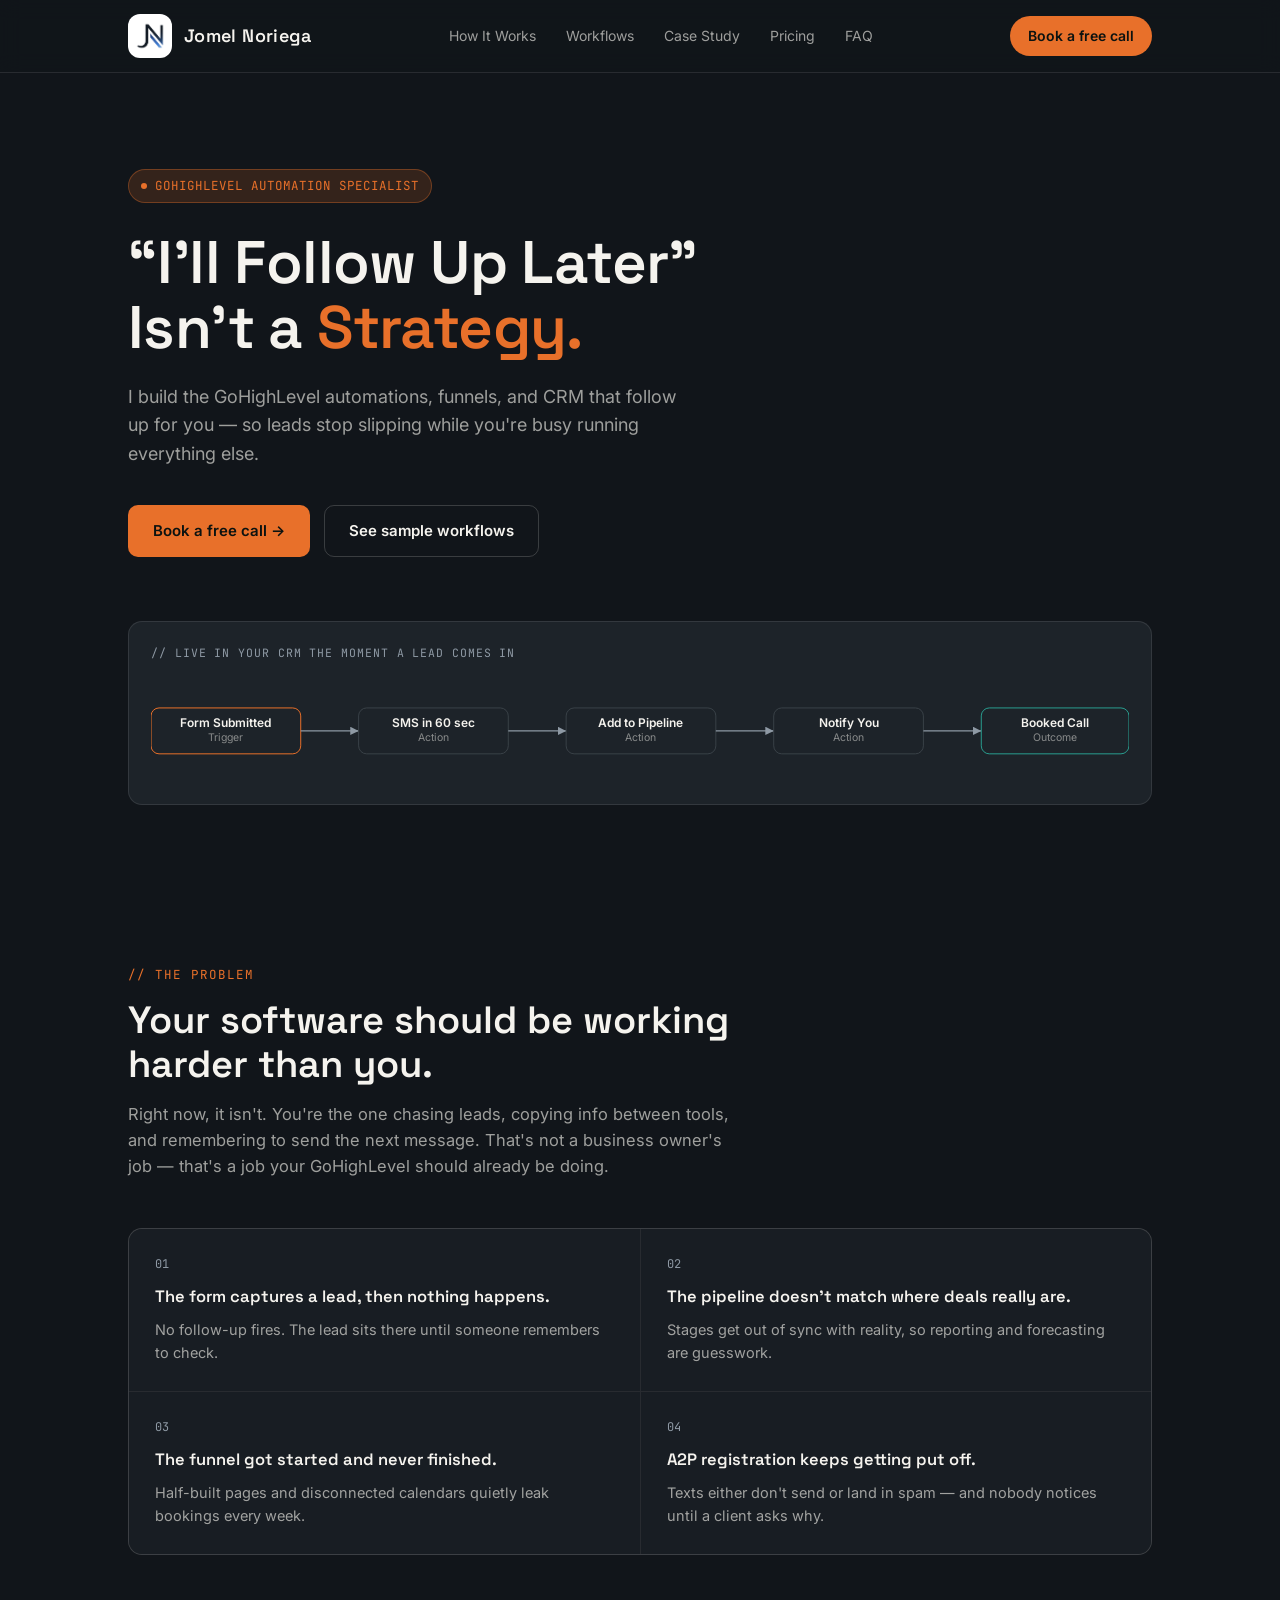
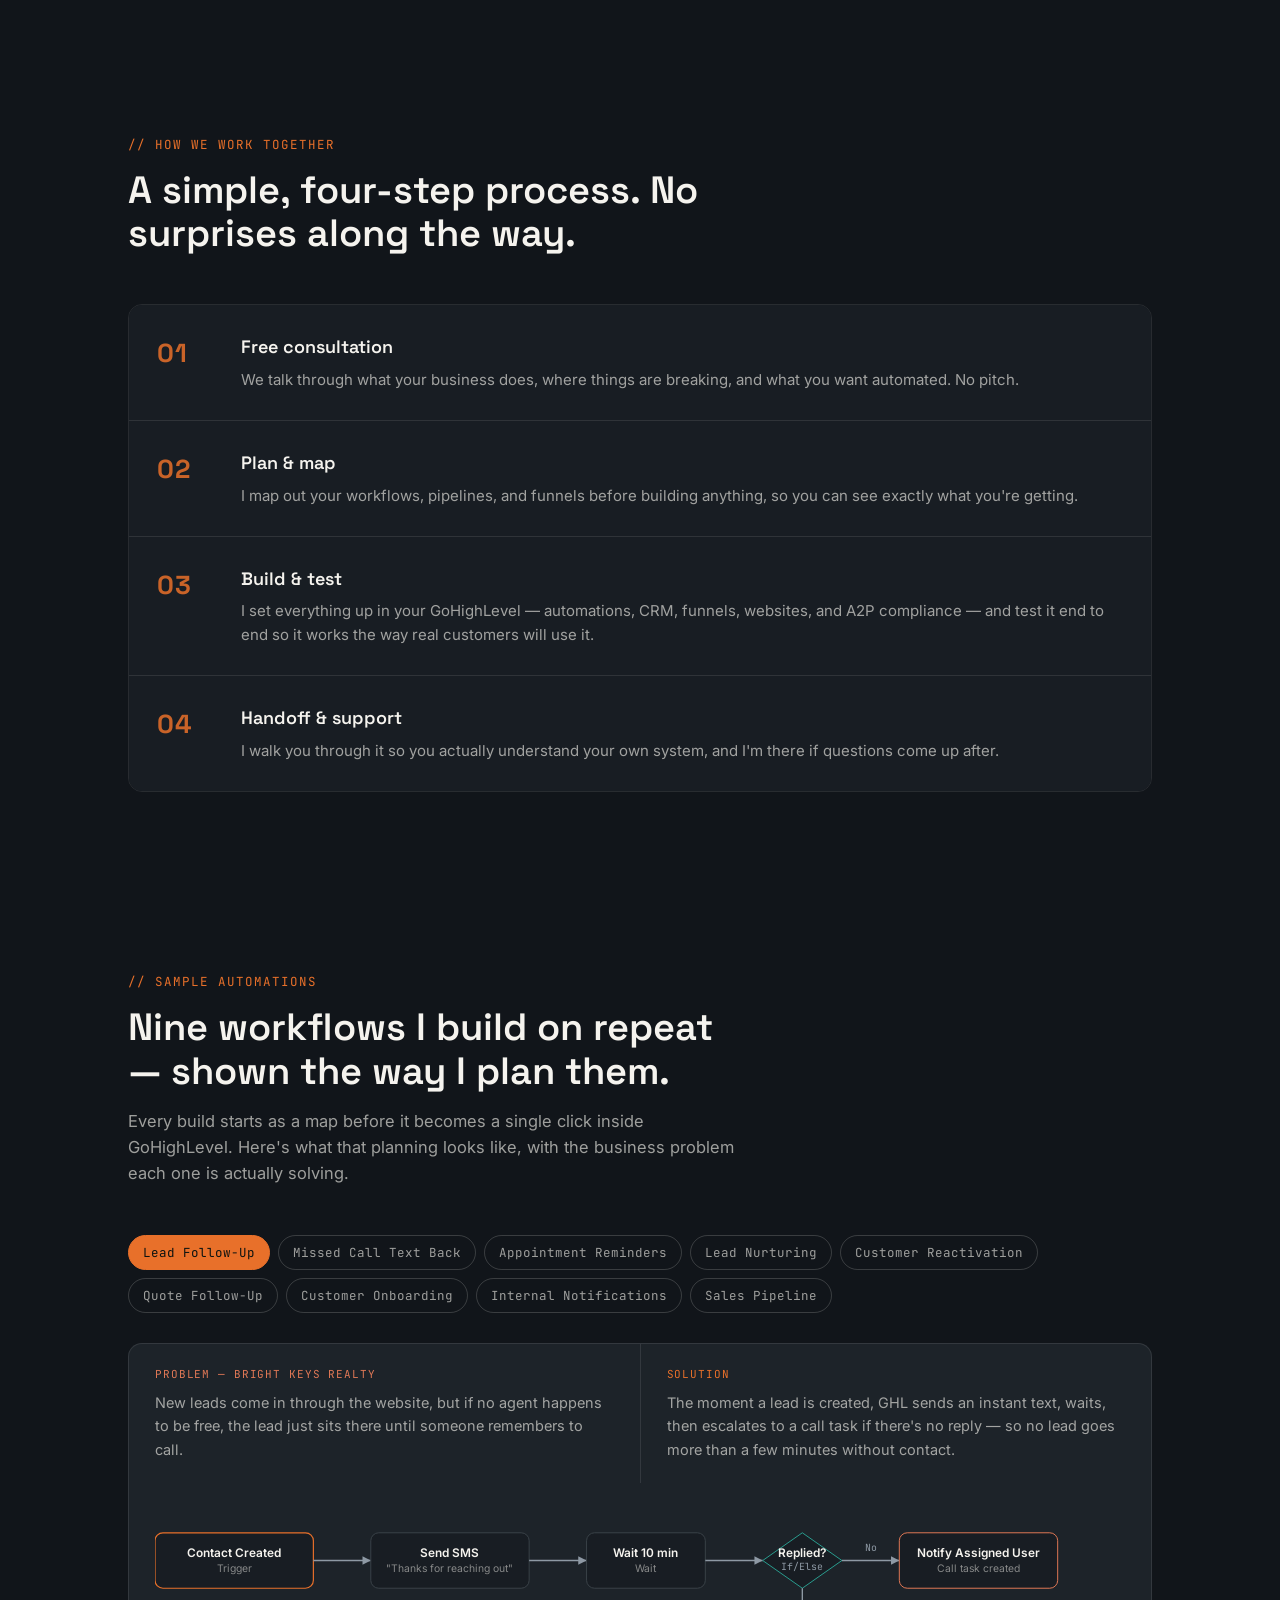
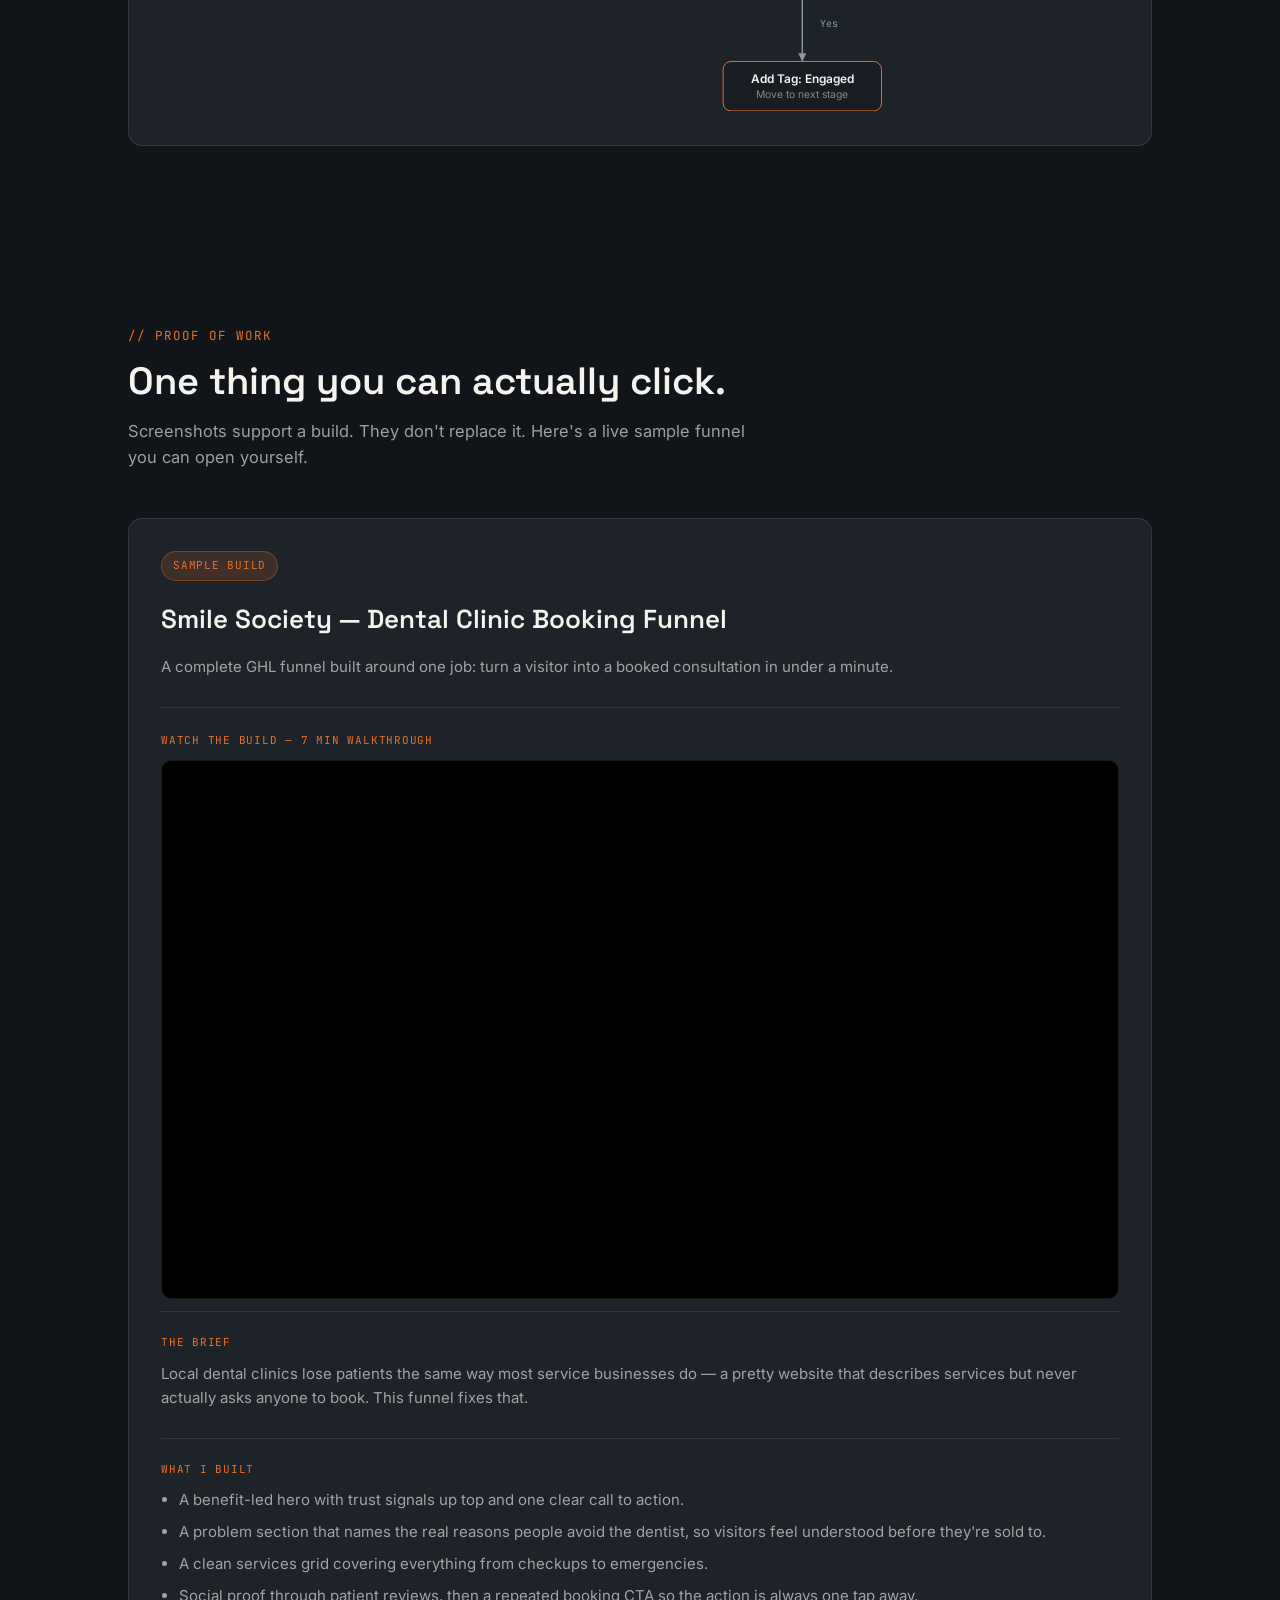
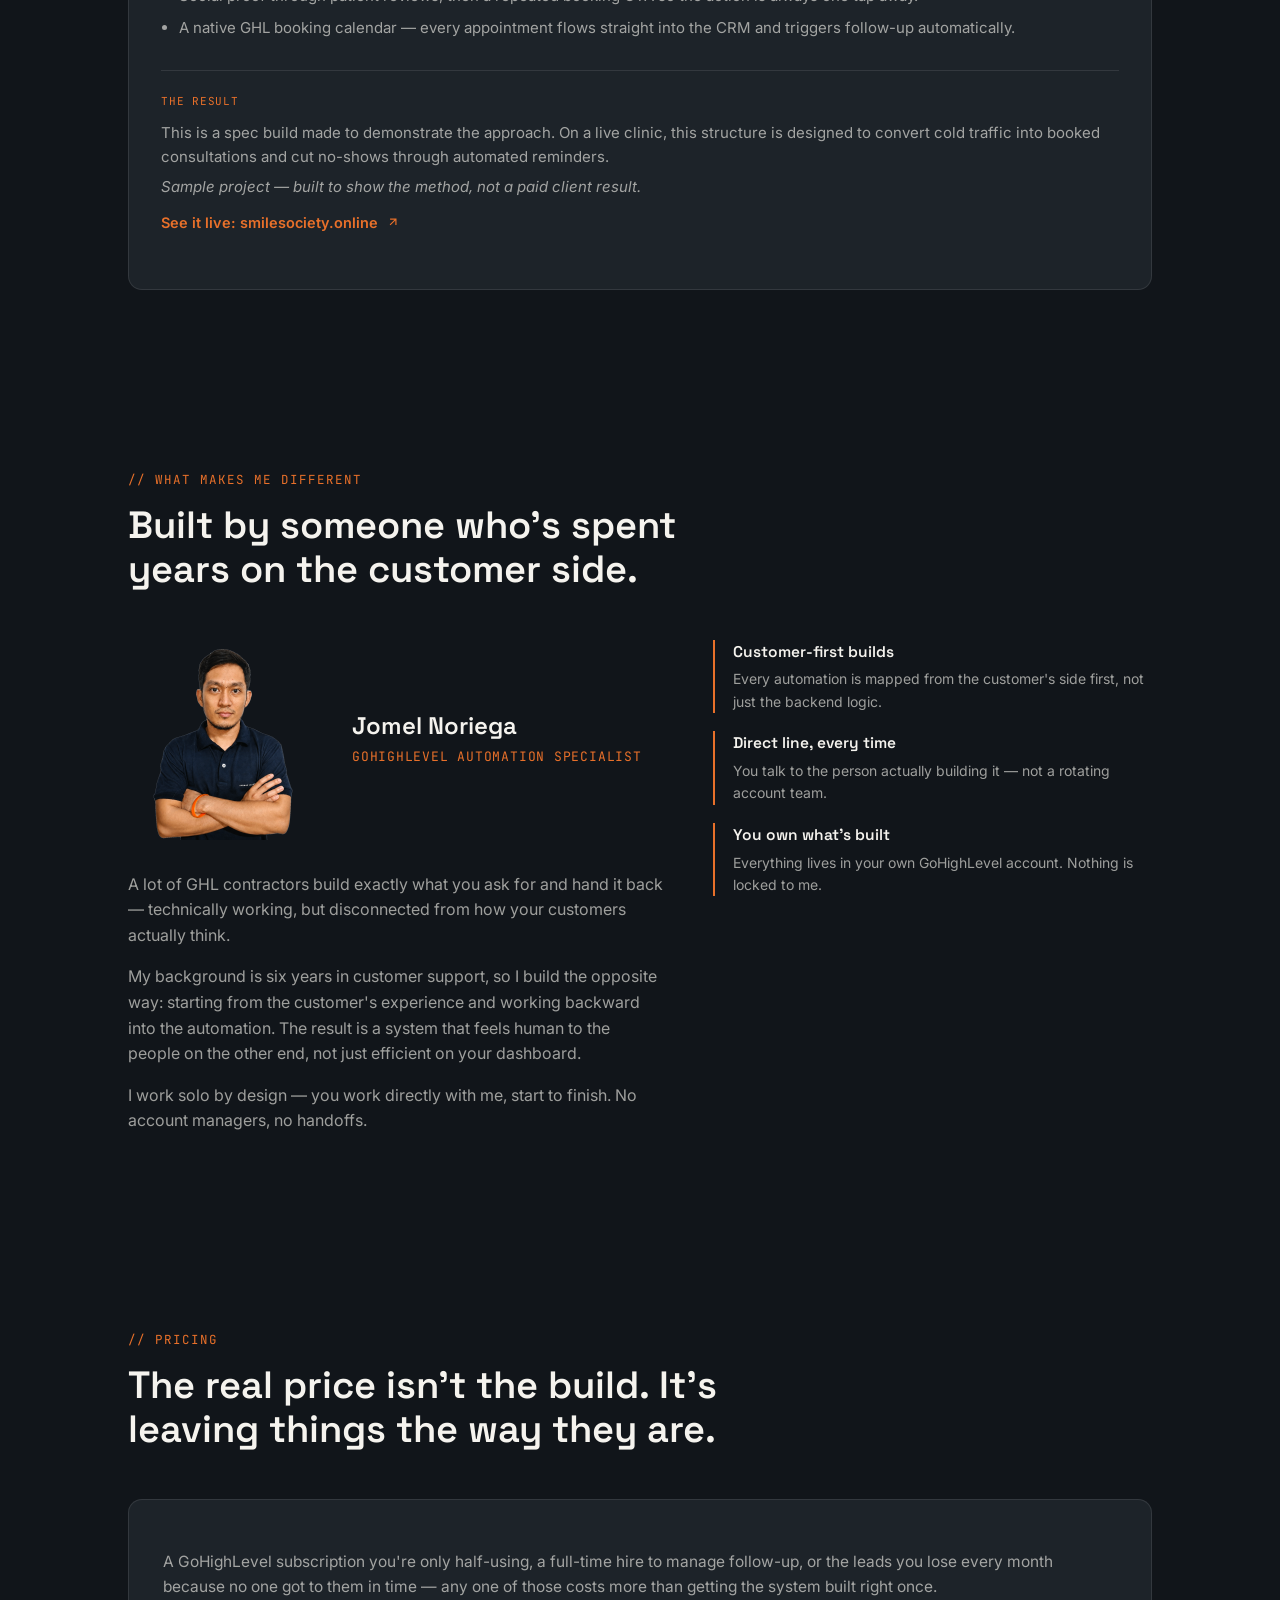
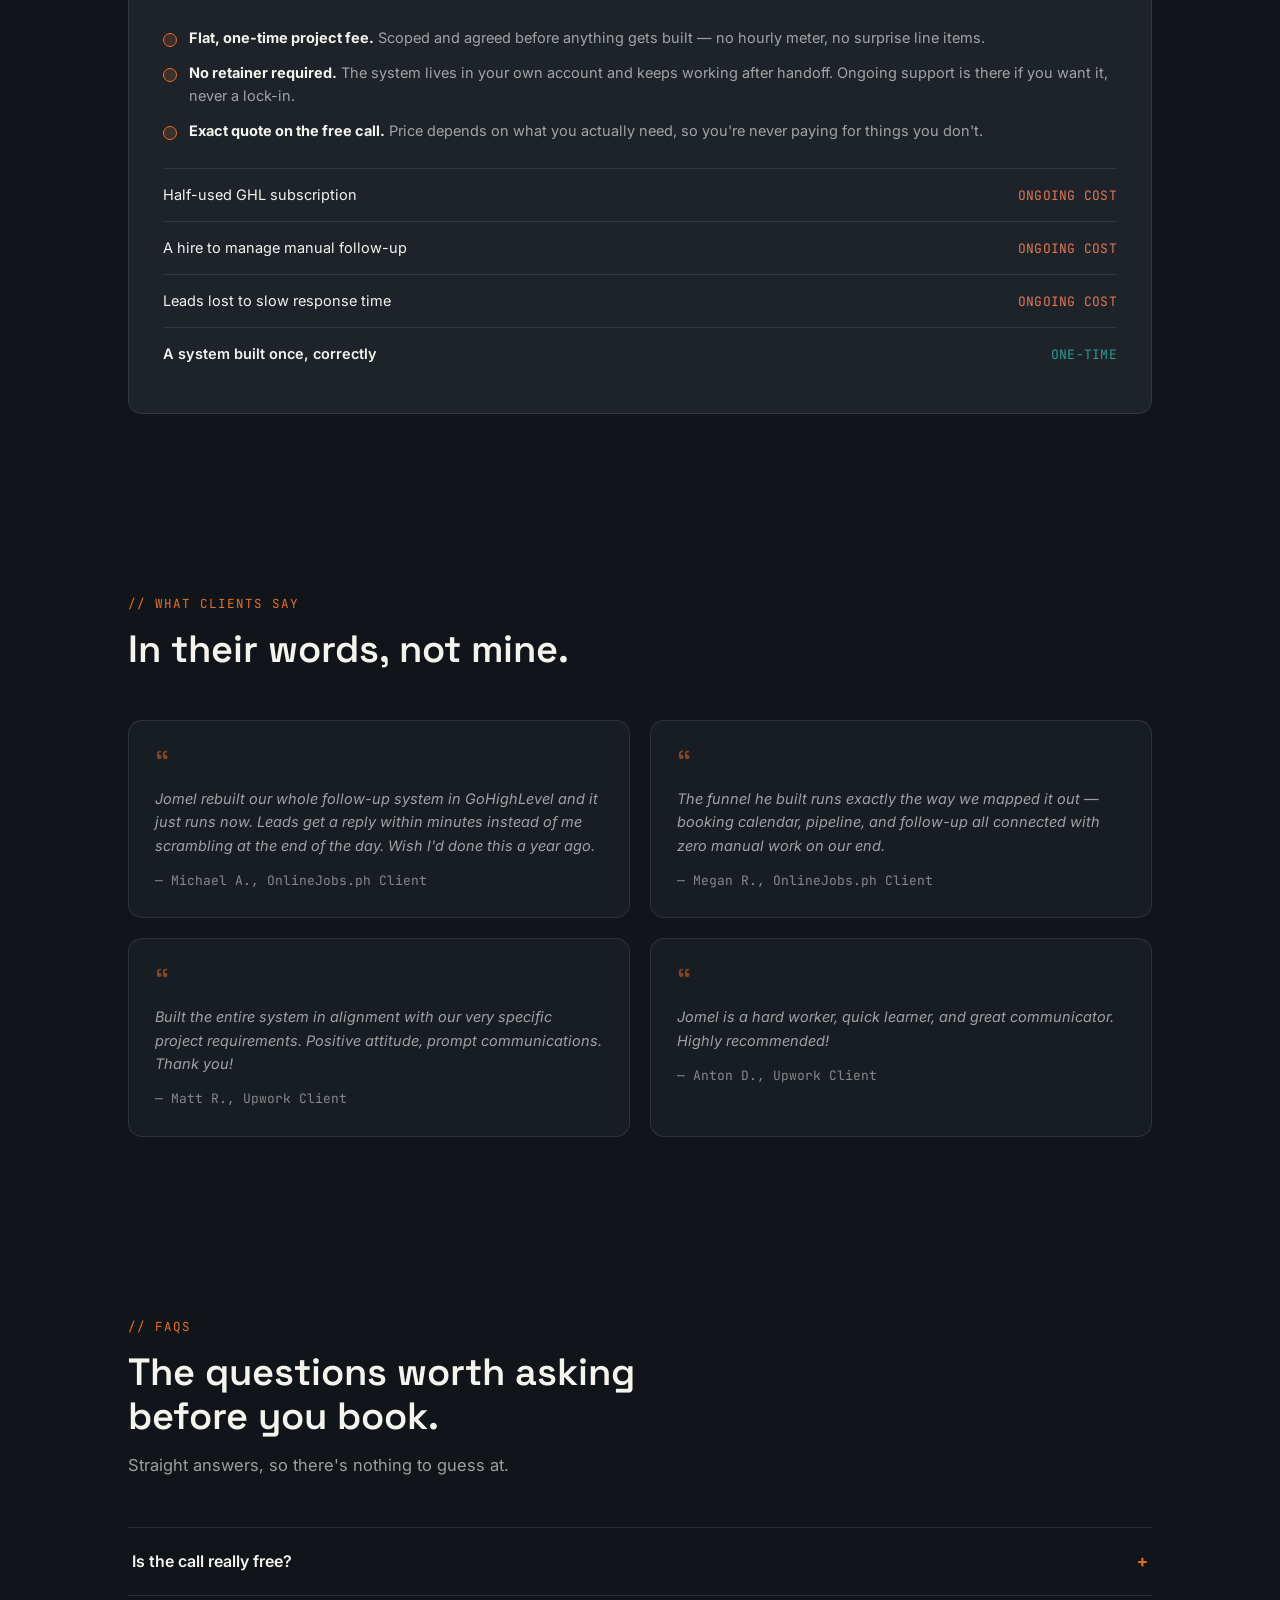
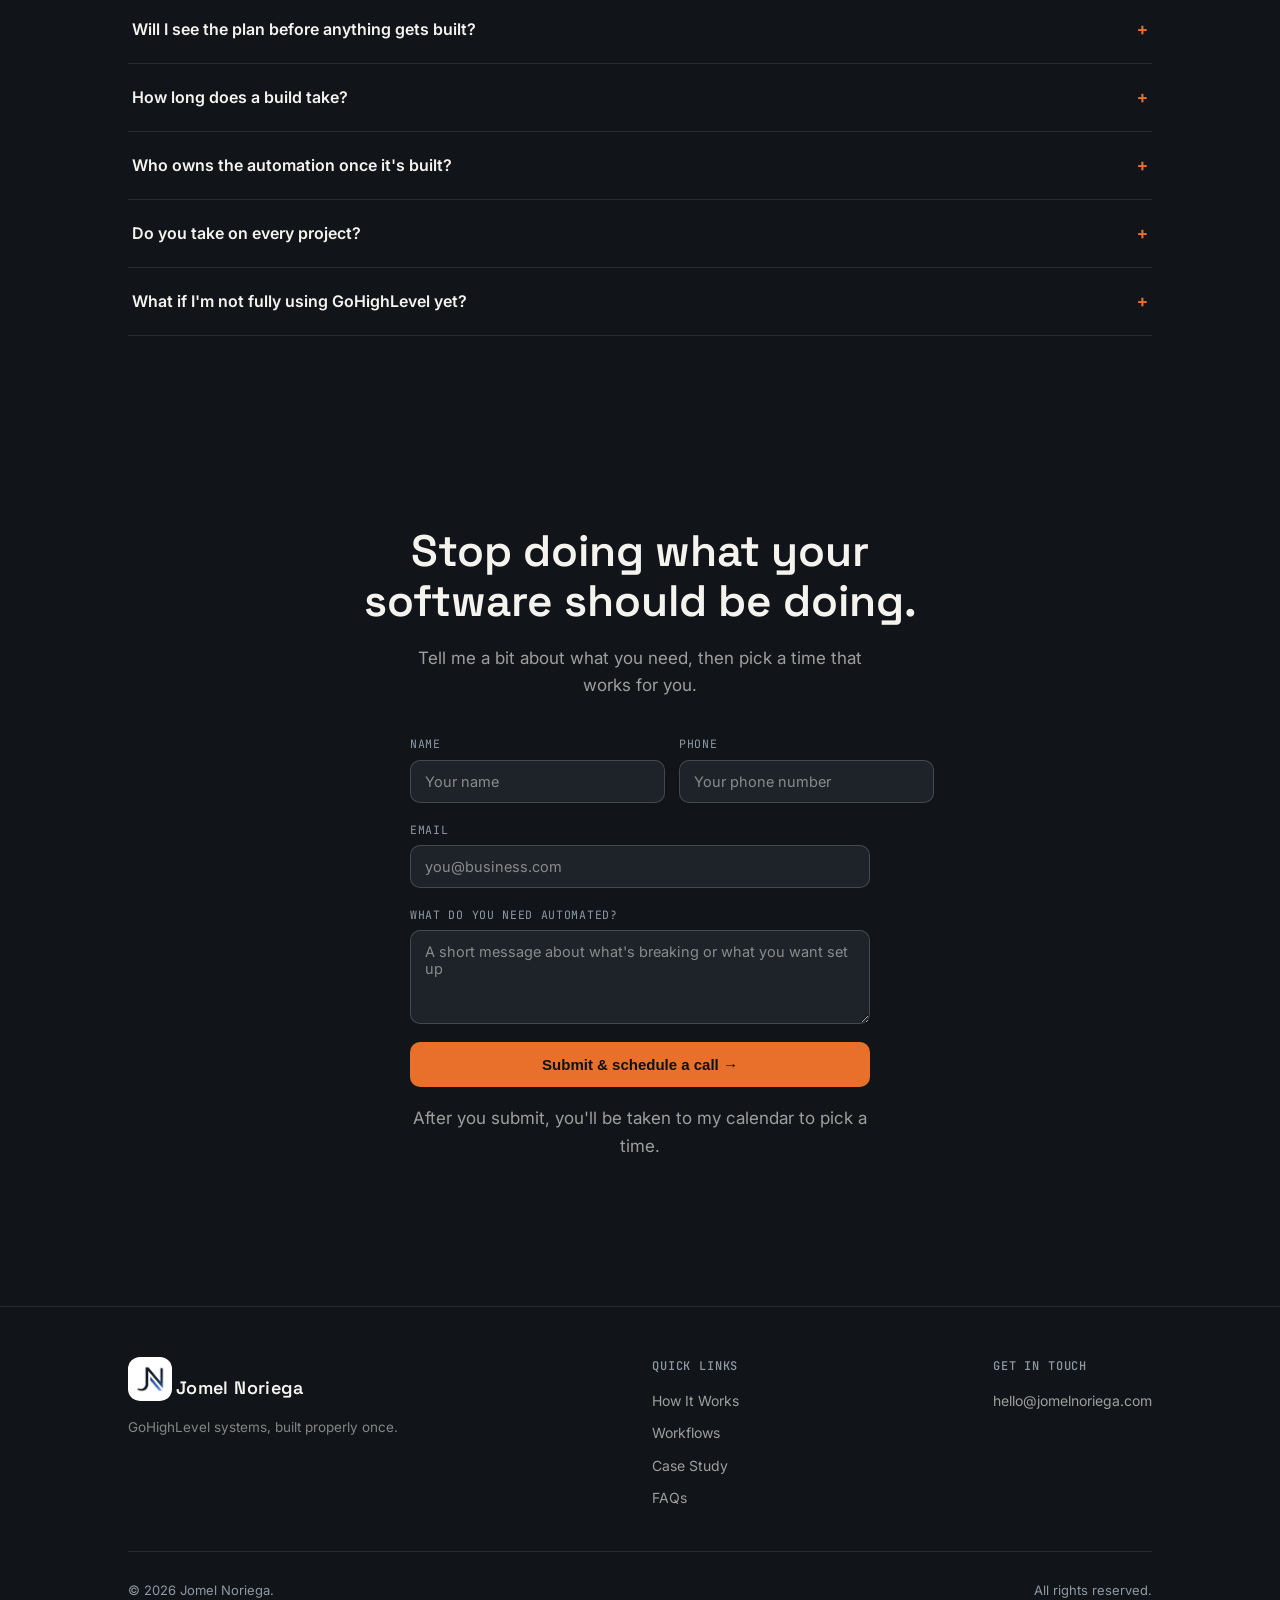
==== Updated - July4/site-build-extracted/site-build/index.html @ 7ba6f5ca "Polish portfolio: mobile nav, accessibility, and pricing clarity - Add mobile hamburger menu; header" ====
<!DOCTYPE html>
<html lang="en">
<head>
<meta charset="UTF-8">
<meta name="viewport" content="width=device-width, initial-scale=1.0">
<title>Jomel Noriega — GoHighLevel Automation Specialist</title>
<meta name="description" content="I build GoHighLevel systems that follow up with every lead automatically — funnels, pipelines, CRM, and SMS &amp; email automation for service businesses.">
<link rel="icon" type="image/png" href="favicon.png">
<link rel="canonical" href="https://jomelnoriega.com/">
<meta name="theme-color" content="#11151A">
<meta property="og:type" content="website">
<meta property="og:url" content="https://jomelnoriega.com/">
<meta property="og:title" content="Jomel Noriega — GoHighLevel Automation Specialist">
<meta property="og:description" content="I build GoHighLevel systems that follow up with every lead automatically — funnels, pipelines, CRM, and SMS &amp; email automation for service businesses.">
<meta property="og:image" content="https://jomelnoriega.com/og-image.png">
<meta name="twitter:card" content="summary_large_image">
<link rel="preconnect" href="https://fonts.googleapis.com">
<link rel="preconnect" href="https://fonts.gstatic.com" crossorigin>
<link href="https://fonts.googleapis.com/css2?family=Space+Grotesk:wght@400;500;600;700&family=Inter:wght@400;500;600;700&family=JetBrains+Mono:wght@400;500&display=swap" rel="stylesheet">
<script>document.documentElement.classList.add('js');</script>
<script type="application/ld+json">
{
  "@context": "https://schema.org",
  "@type": "ProfessionalService",
  "name": "Jomel Noriega — GoHighLevel Automation Specialist",
  "url": "https://jomelnoriega.com/",
  "image": "https://jomelnoriega.com/og-image.png",
  "email": "hello@jomelnoriega.com",
  "description": "GoHighLevel automations, funnels, pipelines, CRM, and SMS & email follow-up systems for service businesses.",
  "founder": { "@type": "Person", "name": "Jomel Noriega", "jobTitle": "GoHighLevel Automation Specialist" }
}
</script>
<style>
  :root{
    --ink:#11151A;
    --ink-soft:#181D23;
    --panel:#1D2329;
    --line: rgba(245,243,238,0.10);
    --line-strong: rgba(245,243,238,0.18);
    --paper:#F5F3EE;
    --paper-dim: rgba(245,243,238,0.62);
    --paper-faint: rgba(245,243,238,0.50);
    --accent:#E8702A;
    --accent-soft: rgba(232,112,42,0.16);
    --accent-line: rgba(232,112,42,0.35);
    --success:#2A9D8F;
    --slate:#8E99A4;
    --coral:#E07856;
    --radius: 14px;
  }
  *{box-sizing:border-box;}
  html{scroll-behavior:smooth;}
  body{
    margin:0;
    background:var(--ink);
    color:var(--paper);
    font-family:'Inter', sans-serif;
    font-size:16px;
    line-height:1.6;
    -webkit-font-smoothing:antialiased;
  }
  h1,h2,h3,h4{
    font-family:'Space Grotesk', sans-serif;
    margin:0;
    color:var(--paper);
    font-weight:600;
  }
  .mono{
    font-family:'JetBrains Mono', monospace;
    letter-spacing:0.02em;
  }
  a{color:inherit;}
  .wrap{
    max-width:1080px;
    margin:0 auto;
    padding:0 28px;
  }
  section{position:relative;}
  [id]{scroll-margin-top:96px;}

  /* Skip link / focus */
  .skip-link{
    position:absolute;
    left:16px; top:-52px;
    z-index:100;
    background:var(--accent);
    color:#0B1210;
    font-weight:600;
    font-size:14px;
    padding:10px 16px;
    border-radius:0 0 10px 10px;
    text-decoration:none;
    transition:top .15s ease;
  }
  .skip-link:focus{top:0;}
  a:focus-visible, button:focus-visible{
    outline:2px solid var(--accent);
    outline-offset:3px;
    border-radius:4px;
  }

  /* ===== Nav ===== */
  header{
    position:sticky; top:0; z-index:50;
    background:rgba(17,21,26,0.86);
    backdrop-filter:blur(10px);
    border-bottom:1px solid var(--line);
  }
  .nav{
    display:flex; align-items:center; justify-content:space-between;
    gap:16px;
    padding:14px 28px;
    max-width:1080px; margin:0 auto;
  }
  .logo{
    display:inline-flex; align-items:center; gap:12px;
    text-decoration:none;
    min-width:0;
  }
  .logo-box{
    display:inline-flex; align-items:center; justify-content:center;
    width:44px; height:44px;
    background:#FFFFFF;
    border-radius:12px;
    flex-shrink:0;
  }
  .logo-box img{width:30px; height:30px; object-fit:contain;}
  .logo-name{
    font-family:'Space Grotesk', sans-serif;
    font-weight:600; font-size:18px;
    color:var(--paper);
    letter-spacing:.02em;
    white-space:nowrap;
  }
  .navlinks{
    display:flex; gap:30px; align-items:center;
    list-style:none; margin:0; padding:0;
  }
  .navlinks a{
    text-decoration:none;
    font-size:14px;
    color:var(--paper-dim);
    transition:color .15s ease;
  }
  .navlinks a:hover{color:var(--paper);}
  .nav-right{display:flex; align-items:center; gap:12px;}
  .nav-cta{
    background:var(--accent);
    color:#0B1210 !important;
    padding:9px 18px;
    border-radius:999px;
    font-size:14px;
    font-weight:600;
    text-decoration:none;
    white-space:nowrap;
  }
  .menu-toggle{
    display:none;
    flex-direction:column; justify-content:center; align-items:center; gap:5px;
    width:42px; height:42px;
    background:none;
    border:1px solid var(--line-strong);
    border-radius:10px;
    cursor:pointer;
    padding:0;
    flex-shrink:0;
  }
  .menu-toggle .bar{
    display:block;
    width:18px; height:2px;
    background:var(--paper);
    border-radius:2px;
    transition:transform .2s ease, opacity .2s ease;
  }
  .menu-toggle[aria-expanded="true"] .bar:nth-child(1){transform:translateY(7px) rotate(45deg);}
  .menu-toggle[aria-expanded="true"] .bar:nth-child(2){opacity:0;}
  .menu-toggle[aria-expanded="true"] .bar:nth-child(3){transform:translateY(-7px) rotate(-45deg);}
  .mobile-menu{
    display:none;
    border-top:1px solid var(--line);
    background:rgba(17,21,26,0.98);
    padding:10px 28px 22px;
  }
  .mobile-menu a{
    display:block;
    padding:13px 2px;
    text-decoration:none;
    font-size:16px;
    color:var(--paper-dim);
    border-bottom:1px solid var(--line);
  }
  .mobile-menu a.mobile-menu-cta{
    margin-top:14px;
    text-align:center;
    background:var(--accent);
    color:#0B1210;
    font-weight:600;
    border-radius:999px;
    padding:12px 18px;
    border-bottom:none;
  }
  @media (max-width: 760px){
    .navlinks-list{display:none;}
    .menu-toggle{display:flex;}
    .mobile-menu.open{display:block;}
    .nav{padding:12px 20px;}
    .nav-cta{padding:8px 14px; font-size:13px;}
  }
  @media (max-width: 420px){
    .logo-name{display:none;}
  }

  /* ===== Hero ===== */
  .hero{
    padding:96px 0 70px;
    overflow:hidden;
  }
  .eyebrow{
    display:inline-flex; align-items:center; gap:8px;
    font-family:'JetBrains Mono', monospace;
    font-size:12.5px;
    color:var(--accent);
    background:var(--accent-soft);
    border:1px solid var(--accent-line);
    padding:6px 12px;
    border-radius:999px;
    margin-bottom:28px;
  }
  .eyebrow .dot{
    width:6px; height:6px; border-radius:50%;
    background:var(--accent);
    box-shadow:0 0 0 0 rgba(232,112,42,0.6);
    animation:pulse 2.2s infinite;
  }
  @keyframes pulse{
    0%{box-shadow:0 0 0 0 rgba(232,112,42,0.55);}
    70%{box-shadow:0 0 0 7px rgba(232,112,42,0);}
    100%{box-shadow:0 0 0 0 rgba(232,112,42,0);}
  }
  .hero h1{
    font-size:clamp(34px, 5.4vw, 60px);
    line-height:1.08;
    letter-spacing:-0.01em;
    max-width:780px;
  }
  .hero h1 .accent{color:var(--accent);}
  .hero .sub{
    margin-top:22px;
    font-size:18px;
    color:var(--paper-dim);
    max-width:560px;
  }
  .hero-ctas{
    display:flex; gap:14px; margin-top:36px; flex-wrap:wrap;
  }
  .btn{
    display:inline-flex; align-items:center; gap:8px;
    padding:13px 24px;
    border-radius:10px;
    font-size:15px;
    font-weight:600;
    text-decoration:none;
    transition:transform .15s ease, background .15s ease, border-color .15s ease, filter .15s ease;
    border:1px solid transparent;
    cursor:pointer;
  }
  .btn-primary{
    background:var(--accent);
    color:#0B1210;
  }
  .btn-primary:hover{transform:translateY(-1px); filter:brightness(1.06);}
  .btn-ghost{
    background:transparent;
    border-color:var(--line-strong);
    color:var(--paper);
  }
  .btn-ghost:hover{border-color:var(--accent); color:var(--accent);}

  /* hero diagram strip */
  .hero-strip{
    margin-top:64px;
    border:1px solid var(--line);
    border-radius:var(--radius);
    background:var(--panel);
    padding:22px 22px 18px;
    overflow-x:auto;
    -webkit-overflow-scrolling:touch;
  }
  .hero-strip-label{
    font-family:'JetBrains Mono', monospace;
    font-size:11.5px;
    color:var(--slate);
    text-transform:uppercase;
    letter-spacing:.08em;
    margin-bottom:14px;
  }
  .hero-strip svg{display:block; min-width:880px; width:100%;}

  /* ===== Section heads ===== */
  .section-pad{padding:90px 0;}
  .section-head{
    margin-bottom:48px;
    max-width:620px;
  }
  .section-tag{
    font-family:'JetBrains Mono', monospace;
    font-size:12.5px;
    color:var(--accent);
    text-transform:uppercase;
    letter-spacing:.08em;
    margin-bottom:14px;
    display:block;
  }
  .section-head h2{
    font-size:clamp(26px, 3.4vw, 38px);
    line-height:1.15;
  }
  .section-head p{
    margin-top:14px;
    color:var(--paper-dim);
    font-size:16.5px;
  }

  /* ===== Problem grid ===== */
  .problem-grid{
    display:grid;
    grid-template-columns:repeat(2, 1fr);
    gap:1px;
    background:var(--line);
    border:1px solid var(--line);
    border-radius:var(--radius);
    overflow:hidden;
  }
  .problem-item{
    background:var(--ink-soft);
    padding:26px 26px;
  }
  .problem-item .num{
    font-family:'JetBrains Mono', monospace;
    font-size:12px;
    color:var(--slate);
    display:block;
    margin-bottom:10px;
  }
  .problem-item h4{
    font-size:16.5px;
    margin-bottom:8px;
  }
  .problem-item p{
    color:var(--paper-dim);
    font-size:14.5px;
    margin:0;
  }
  @media (max-width: 700px){
    .problem-grid{grid-template-columns:1fr;}
  }

  /* ===== Process steps ===== */
  .steps{
    display:flex;
    flex-direction:column;
    border:1px solid var(--line);
    border-radius:var(--radius);
    overflow:hidden;
  }
  .step{
    display:grid;
    grid-template-columns:64px 1fr;
    gap:20px;
    padding:28px 28px;
    border-bottom:1px solid var(--line);
    background:var(--ink-soft);
  }
  .step:last-child{border-bottom:none;}
  .step-num{
    font-family:'Space Grotesk', sans-serif;
    font-size:26px;
    font-weight:700;
    color:var(--accent);
    opacity:0.85;
  }
  .step h4{font-size:18px; margin-bottom:6px;}
  .step p{margin:0; color:var(--paper-dim); font-size:15px;}

  /* ===== Workflow cards (diagrams) ===== */
  .workflow-tabs{
    display:flex; flex-wrap:wrap; gap:8px;
    margin-bottom:30px;
  }
  .wf-tab{
    font-family:'JetBrains Mono', monospace;
    font-size:12.5px;
    padding:8px 14px;
    border-radius:999px;
    border:1px solid var(--line-strong);
    background:transparent;
    color:var(--paper-dim);
    cursor:pointer;
    transition:all .15s ease;
  }
  .wf-tab:hover{border-color:var(--accent); color:var(--paper);}
  .wf-tab.active{
    background:var(--accent);
    border-color:var(--accent);
    color:#0B1210;
  }
  .wf-panel{display:none;}
  .wf-panel.active{display:block;}
  .wf-card{
    border:1px solid var(--line);
    border-radius:var(--radius);
    background:var(--panel);
    overflow:hidden;
  }
  .wf-meta{
    display:grid;
    grid-template-columns:1fr 1fr;
    gap:1px;
    background:var(--line);
  }
  .wf-meta-item{
    background:var(--panel);
    padding:22px 26px;
  }
  .wf-meta-item .lbl{
    font-family:'JetBrains Mono', monospace;
    font-size:11px;
    text-transform:uppercase;
    letter-spacing:.08em;
    margin-bottom:8px;
    display:block;
  }
  .wf-meta-item.problem .lbl{color:var(--coral);}
  .wf-meta-item.solution .lbl{color:var(--accent);}
  .wf-meta-item p{margin:0; font-size:14.5px; color:var(--paper-dim);}
  .wf-diagram{
    padding:30px 26px 34px;
    overflow-x:auto;
    -webkit-overflow-scrolling:touch;
  }
  .wf-diagram svg{display:block; min-width:860px; width:100%;}
  @media (max-width: 700px){
    .wf-meta{grid-template-columns:1fr;}
  }

  /* svg node styles shared */
  .nlabel{font-family:'Inter', sans-serif; font-size:12px; font-weight:600; fill:var(--paper);}
  .nsub{font-family:'Inter', sans-serif; font-size:10.5px; fill:var(--paper-faint);}
  .nflow{stroke:var(--slate); stroke-width:1.4; fill:none;}
  .ncond{font-family:'JetBrains Mono', monospace; font-size:10px; fill:var(--slate);}

  /* ===== Case study ===== */
  .case-card{
    border:1px solid var(--line);
    border-radius:var(--radius);
    background:var(--panel);
    overflow:hidden;
  }
  .case-top{
    padding:32px 32px 0;
  }
  .case-badge{
    display:inline-block;
    font-family:'JetBrains Mono', monospace;
    font-size:11px;
    text-transform:uppercase;
    letter-spacing:.07em;
    color:var(--accent);
    border:1px solid var(--accent-line);
    background:var(--accent-soft);
    padding:5px 11px;
    border-radius:999px;
    margin-bottom:18px;
  }
  .case-top h3{font-size:26px; margin-bottom:10px;}
  .case-top .tagline{color:var(--paper-dim); font-size:15px; margin-bottom:28px;}
  .case-body{
    padding:0 32px 32px;
  }
  .case-block{
    padding:22px 0;
    border-top:1px solid var(--line);
  }
  .case-block .lbl{
    font-family:'JetBrains Mono', monospace;
    font-size:11px;
    color:var(--accent);
    text-transform:uppercase;
    letter-spacing:.07em;
    display:block;
    margin-bottom:10px;
  }
  .case-block p, .case-block li{
    color:var(--paper-dim);
    font-size:15px;
    margin:0 0 6px;
  }
  .case-block ul{margin:0; padding-left:18px;}
  .case-block li{margin-bottom:8px;}
  .case-link{
    display:inline-flex; align-items:center; gap:8px;
    color:var(--accent);
    text-decoration:none;
    font-weight:600;
    font-size:14.5px;
    margin-top:6px;
  }
  .case-link svg{width:14px;height:14px;}
  .case-note{
    font-size:13px;
    color:var(--slate);
    font-style:italic;
  }
  .case-video{
    margin:0 32px 8px;
    padding:24px 0 4px;
    border-top:1px solid var(--line);
  }
  .case-video .video-frame{
    position:relative;
    width:100%;
    aspect-ratio:16/9;
    border-radius:10px;
    overflow:hidden;
    background:#000;
    border:1px solid var(--line);
  }
  .case-video .video-frame iframe{
    position:absolute;
    inset:0;
    width:100%;
    height:100%;
    border:0;
  }
  .case-video .lbl{
    font-family:'JetBrains Mono', monospace;
    font-size:11px;
    color:var(--accent);
    text-transform:uppercase;
    letter-spacing:.07em;
    display:block;
    margin-bottom:10px;
  }

  /* ===== Pricing/cost ===== */
  .cost-card{
    border:1px solid var(--line);
    border-radius:var(--radius);
    background:var(--panel);
    padding:34px 34px;
  }
  .cost-card p{color:var(--paper-dim); font-size:15.5px;}
  .price-points{
    list-style:none;
    margin:26px 0 0;
    padding:0;
    display:grid;
    gap:12px;
  }
  .price-points li{
    position:relative;
    padding-left:26px;
    color:var(--paper-dim);
    font-size:14.5px;
  }
  .price-points li::before{
    content:"";
    position:absolute;
    left:0; top:7px;
    width:12px; height:12px;
    border-radius:50%;
    background:var(--accent-soft);
    border:1px solid var(--accent);
  }
  .price-points strong{color:var(--paper);}
  .cost-list{
    margin-top:26px;
  }
  .cost-row{
    display:flex; justify-content:space-between; align-items:baseline;
    gap:16px;
    padding:14px 0;
    border-top:1px solid var(--line);
    font-size:14.5px;
  }
  .cost-row .item{color:var(--paper);}
  .cost-row .price{color:var(--coral); font-family:'JetBrains Mono', monospace; font-size:13px; white-space:nowrap;}
  .cost-row.win .item{font-weight:600;}
  .cost-row.win .price{color:var(--success);}

  /* ===== Why different ===== */
  .diff-grid{
    display:grid;
    grid-template-columns:1.1fr 0.9fr;
    gap:48px;
    align-items:start;
  }
  .diff-grid p{color:var(--paper-dim); font-size:16px; margin-bottom:16px;}
  .bio-head{
    display:flex; align-items:center; gap:24px;
    margin-bottom:32px;
  }
  .headshot{
    width:200px; height:200px;
    object-fit:cover;
    border-radius:16px;
    flex-shrink:0;
  }
  .bio-name{
    font-family:'Space Grotesk', sans-serif;
    font-weight:600; font-size:24px;
    color:var(--paper);
    line-height:1.2;
  }
  .bio-role{
    font-family:'JetBrains Mono', monospace;
    font-size:13px;
    color:var(--accent);
    text-transform:uppercase;
    letter-spacing:.06em;
    margin-top:6px;
  }
  .diff-points{
    display:flex; flex-direction:column; gap:18px;
  }
  .diff-point{
    border-left:2px solid var(--accent);
    padding-left:18px;
  }
  .diff-point h4{font-size:15.5px; margin-bottom:4px;}
  .diff-point p{font-size:14px; margin:0; color:var(--paper-dim);}
  @media (max-width: 760px){
    .diff-grid{grid-template-columns:1fr;}
  }
  @media (max-width: 560px){
    .bio-head{flex-direction:column; align-items:flex-start;}
    .headshot{width:160px; height:160px;}
  }

  /* ===== Testimonials ===== */
  .testi-grid{
    display:grid;
    grid-template-columns:1fr 1fr;
    gap:20px;
  }
  .testi{
    border:1px solid var(--line);
    border-radius:var(--radius);
    background:var(--ink-soft);
    padding:26px;
  }
  .testi .quote-mark{
    font-family:'Space Grotesk', sans-serif;
    font-size:34px;
    color:var(--accent);
    opacity:0.5;
    line-height:1;
    display:block;
    margin-bottom:6px;
  }
  .testi p{color:var(--paper-dim); font-size:14.5px; margin:0 0 14px; font-style:italic;}
  .testi .who{font-size:13px; color:var(--paper-faint); font-family:'JetBrains Mono', monospace;}
  @media (max-width: 700px){
    .testi-grid{grid-template-columns:1fr;}
  }

  /* ===== FAQ ===== */
  .faq-list{border-top:1px solid var(--line);}
  .faq-item{border-bottom:1px solid var(--line);}
  .faq-q{
    display:flex; justify-content:space-between; align-items:center;
    padding:22px 4px;
    cursor:pointer;
    font-weight:600;
    font-size:16px;
    background:none;
    border:none;
    color:var(--paper);
    width:100%;
    text-align:left;
    font-family:'Inter', sans-serif;
  }
  .faq-q .plus{
    font-family:'JetBrains Mono', monospace;
    color:var(--accent);
    font-size:18px;
    transition:transform .2s ease;
    flex-shrink:0;
    margin-left:16px;
  }
  .faq-item.open .plus{transform:rotate(45deg);}
  .faq-a{
    max-height:0;
    overflow:hidden;
    transition:max-height .25s ease;
  }
  .faq-a-inner{
    padding:0 4px 22px;
    color:var(--paper-dim);
    font-size:14.5px;
  }

  /* ===== Final CTA ===== */
  .final-cta{
    text-align:center;
    padding:100px 0 110px;
  }
  .final-cta h2{
    font-size:clamp(28px, 4.4vw, 44px);
    max-width:640px;
    margin:0 auto 18px;
    line-height:1.15;
  }
  .final-cta h2:focus{outline:none;}
  .final-cta p{
    color:var(--paper-dim);
    font-size:17px;
    max-width:480px;
    margin:0 auto 36px;
  }
  .contact-step-hidden{display:none;}
  .contact-form{
    max-width:460px;
    margin:0 auto;
    text-align:left;
    display:flex;
    flex-direction:column;
    gap:18px;
  }
  .form-row{
    display:grid;
    grid-template-columns:1fr 1fr;
    gap:14px;
  }
  .form-field{
    display:flex;
    flex-direction:column;
    gap:6px;
  }
  .form-field label{
    font-family:'JetBrains Mono', monospace;
    font-size:11.5px;
    text-transform:uppercase;
    letter-spacing:.06em;
    color:var(--slate);
  }
  .form-field input,
  .form-field textarea{
    background:var(--panel);
    border:1px solid var(--line-strong);
    border-radius:10px;
    padding:12px 14px;
    color:var(--paper);
    font-family:'Inter', sans-serif;
    font-size:14.5px;
    resize:vertical;
  }
  .form-field input::placeholder,
  .form-field textarea::placeholder{
    color:var(--paper-faint);
  }
  .form-field input:focus,
  .form-field textarea:focus{
    outline:none;
    border-color:var(--accent);
  }
  .form-note{
    font-size:13px;
    color:var(--slate);
    text-align:center;
    margin:6px auto 0;
  }
  .form-error{
    display:none;
    background:rgba(224,120,86,0.12);
    border:1px solid rgba(224,120,86,0.4);
    color:var(--paper);
    font-size:14px;
    border-radius:10px;
    padding:12px 14px;
    margin:0;
  }
  .form-error.visible{display:block;}
  .form-error a{color:var(--coral);}
  .submit-btn{width:100%; justify-content:center;}
  .hp-field{
    position:absolute !important;
    left:-9999px !important;
    width:1px; height:1px;
    overflow:hidden;
  }
  @media (max-width: 560px){
    .form-row{grid-template-columns:1fr;}
  }

  /* ===== Footer ===== */
  footer{
    border-top:1px solid var(--line);
    padding:50px 0 36px;
  }
  .footer-grid{
    display:flex; justify-content:space-between; flex-wrap:wrap; gap:32px;
    margin-bottom:32px;
  }
  .footer-brand{max-width:280px;}
  .footer-brand .logo{margin-bottom:14px;}
  .footer-brand p{color:var(--paper-faint); font-size:13.5px; margin:6px 0 0;}
  .footer-h{
    font-family:'JetBrains Mono', monospace;
    font-size:12px;
    font-weight:500;
    text-transform:uppercase;
    letter-spacing:.07em;
    color:var(--slate);
    margin:0 0 14px;
  }
  .footer-col a{
    display:block;
    color:var(--paper-dim);
    text-decoration:none;
    font-size:14px;
    margin-bottom:10px;
  }
  .footer-col a:hover{color:var(--accent);}
  .footer-bottom{
    display:flex; justify-content:space-between; align-items:center;
    flex-wrap:wrap; gap:14px;
    padding-top:28px;
    border-top:1px solid var(--line);
    font-size:13px;
    color:var(--slate);
  }

  /* reveal on scroll — only hidden when JS is available to reveal it */
  .js .reveal{
    opacity:0;
    transform:translateY(16px);
    transition:opacity .6s ease, transform .6s ease;
  }
  .js .reveal.in{opacity:1; transform:translateY(0);}

  @media (prefers-reduced-motion: reduce){
    html{scroll-behavior:auto;}
    .js .reveal{opacity:1; transform:none; transition:none;}
    .eyebrow .dot{animation:none;}
    .menu-toggle .bar{transition:none;}
  }
</style>
</head>
<body>

<a class="skip-link" href="#main">Skip to content</a>

<header>
  <nav class="nav" aria-label="Main">
    <a href="#top" class="logo">
      <span class="logo-box"><img src="jn-monogram.png" alt="" width="30" height="30"></span>
      <span class="logo-name">Jomel Noriega</span>
    </a>
    <ul class="navlinks navlinks-list">
      <li><a href="#how-it-works">How It Works</a></li>
      <li><a href="#workflows">Workflows</a></li>
      <li><a href="#case-study">Case Study</a></li>
      <li><a href="#pricing">Pricing</a></li>
      <li><a href="#faq">FAQ</a></li>
    </ul>
    <div class="nav-right">
      <a href="#contact" class="nav-cta">Book a free call</a>
      <button class="menu-toggle" id="menuToggle" aria-expanded="false" aria-controls="mobileMenu" aria-label="Open menu">
        <span class="bar"></span><span class="bar"></span><span class="bar"></span>
      </button>
    </div>
  </nav>
  <div id="mobileMenu" class="mobile-menu">
    <a href="#how-it-works">How It Works</a>
    <a href="#workflows">Workflows</a>
    <a href="#case-study">Case Study</a>
    <a href="#pricing">Pricing</a>
    <a href="#faq">FAQ</a>
    <a href="#contact" class="mobile-menu-cta">Book a free call</a>
  </div>
</header>

<main id="main">
  <span id="top"></span>

  <!-- ============ HERO ============ -->
  <section class="hero">
    <div class="wrap">
      <span class="eyebrow"><span class="dot" aria-hidden="true"></span> GOHIGHLEVEL AUTOMATION SPECIALIST</span>
      <h1>&ldquo;I&rsquo;ll Follow Up Later&rdquo;<br>Isn&rsquo;t a <span class="accent">Strategy.</span></h1>
      <p class="sub">I build the GoHighLevel automations, funnels, and CRM that follow up for you — so leads stop slipping while you're busy running everything else.</p>
      <div class="hero-ctas">
        <a href="#contact" class="btn btn-primary">Book a free call →</a>
        <a href="#workflows" class="btn btn-ghost">See sample workflows</a>
      </div>

      <div class="hero-strip">
        <div class="hero-strip-label">// live in your CRM the moment a lead comes in</div>
        <svg viewBox="0 0 980 110" xmlns="http://www.w3.org/2000/svg" role="img" aria-label="Automation flow: a form submission triggers an SMS within 60 seconds, adds the lead to a pipeline, notifies you, and ends in a booked call.">
          <defs>
            <marker id="arrM" markerWidth="8" markerHeight="8" refX="6" refY="3" orient="auto">
              <path d="M0,0 L6,3 L0,6 Z" fill="#8E99A4"/>
            </marker>
          </defs>
          <g>
            <rect x="0" y="32" width="150" height="46" rx="8" fill="#1D2329" stroke="#E8702A" stroke-width="1"/>
            <text x="75" y="51" text-anchor="middle" class="nlabel">Form Submitted</text>
            <text x="75" y="65" text-anchor="middle" class="nsub">Trigger</text>
          </g>
          <line x1="150" y1="55" x2="208" y2="55" class="nflow" marker-end="url(#arrM)"/>
          <g>
            <rect x="208" y="32" width="150" height="46" rx="8" fill="#1D2329" stroke="#3a4248" stroke-width="1"/>
            <text x="283" y="51" text-anchor="middle" class="nlabel">SMS in 60 sec</text>
            <text x="283" y="65" text-anchor="middle" class="nsub">Action</text>
          </g>
          <line x1="358" y1="55" x2="416" y2="55" class="nflow" marker-end="url(#arrM)"/>
          <g>
            <rect x="416" y="32" width="150" height="46" rx="8" fill="#1D2329" stroke="#3a4248" stroke-width="1"/>
            <text x="491" y="51" text-anchor="middle" class="nlabel">Add to Pipeline</text>
            <text x="491" y="65" text-anchor="middle" class="nsub">Action</text>
          </g>
          <line x1="566" y1="55" x2="624" y2="55" class="nflow" marker-end="url(#arrM)"/>
          <g>
            <rect x="624" y="32" width="150" height="46" rx="8" fill="#1D2329" stroke="#3a4248" stroke-width="1"/>
            <text x="699" y="51" text-anchor="middle" class="nlabel">Notify You</text>
            <text x="699" y="65" text-anchor="middle" class="nsub">Action</text>
          </g>
          <line x1="774" y1="55" x2="832" y2="55" class="nflow" marker-end="url(#arrM)"/>
          <g>
            <rect x="832" y="32" width="148" height="46" rx="8" fill="#1D2329" stroke="#2A9D8F" stroke-width="1"/>
            <text x="906" y="51" text-anchor="middle" class="nlabel">Booked Call</text>
            <text x="906" y="65" text-anchor="middle" class="nsub">Outcome</text>
          </g>
        </svg>
      </div>
    </div>
  </section>

  <!-- ============ PROBLEM ============ -->
  <section class="section-pad" id="problem">
    <div class="wrap reveal">
      <div class="section-head">
        <span class="section-tag">// the problem</span>
        <h2>Your software should be working harder than you.</h2>
        <p>Right now, it isn't. You're the one chasing leads, copying info between tools, and remembering to send the next message. That's not a business owner's job — that's a job your GoHighLevel should already be doing.</p>
      </div>
      <div class="problem-grid">
        <div class="problem-item">
          <span class="num mono">01</span>
          <h4>The form captures a lead, then nothing happens.</h4>
          <p>No follow-up fires. The lead sits there until someone remembers to check.</p>
        </div>
        <div class="problem-item">
          <span class="num mono">02</span>
          <h4>The pipeline doesn't match where deals really are.</h4>
          <p>Stages get out of sync with reality, so reporting and forecasting are guesswork.</p>
        </div>
        <div class="problem-item">
          <span class="num mono">03</span>
          <h4>The funnel got started and never finished.</h4>
          <p>Half-built pages and disconnected calendars quietly leak bookings every week.</p>
        </div>
        <div class="problem-item">
          <span class="num mono">04</span>
          <h4>A2P registration keeps getting put off.</h4>
          <p>Texts either don't send or land in spam — and nobody notices until a client asks why.</p>
        </div>
      </div>
    </div>
  </section>

  <!-- ============ HOW IT WORKS ============ -->
  <section class="section-pad" id="how-it-works">
    <div class="wrap reveal">
      <div class="section-head">
        <span class="section-tag">// how we work together</span>
        <h2>A simple, four-step process. No surprises along the way.</h2>
      </div>
      <div class="steps">
        <div class="step">
          <span class="step-num mono">01</span>
          <div>
            <h4>Free consultation</h4>
            <p>We talk through what your business does, where things are breaking, and what you want automated. No pitch.</p>
          </div>
        </div>
        <div class="step">
          <span class="step-num mono">02</span>
          <div>
            <h4>Plan &amp; map</h4>
            <p>I map out your workflows, pipelines, and funnels before building anything, so you can see exactly what you're getting.</p>
          </div>
        </div>
        <div class="step">
          <span class="step-num mono">03</span>
          <div>
            <h4>Build &amp; test</h4>
            <p>I set everything up in your GoHighLevel — automations, CRM, funnels, websites, and A2P compliance — and test it end to end so it works the way real customers will use it.</p>
          </div>
        </div>
        <div class="step">
          <span class="step-num mono">04</span>
          <div>
            <h4>Handoff &amp; support</h4>
            <p>I walk you through it so you actually understand your own system, and I'm there if questions come up after.</p>
          </div>
        </div>
      </div>
    </div>
  </section>

  <!-- ============ WORKFLOWS (diagrams) ============ -->
  <section class="section-pad" id="workflows">
    <div class="wrap reveal">
      <div class="section-head">
        <span class="section-tag">// sample automations</span>
        <h2>Nine workflows I build on repeat — shown the way I plan them.</h2>
        <p>Every build starts as a map before it becomes a single click inside GoHighLevel. Here's what that planning looks like, with the business problem each one is actually solving.</p>
      </div>

      <div class="workflow-tabs" id="wfTabs" role="tablist" aria-label="Sample workflows"></div>
      <div id="wfPanels"></div>
    </div>
  </section>

  <!-- ============ CASE STUDY ============ -->
  <section class="section-pad" id="case-study">
    <div class="wrap reveal">
      <div class="section-head">
        <span class="section-tag">// proof of work</span>
        <h2>One thing you can actually click.</h2>
        <p>Screenshots support a build. They don't replace it. Here's a live sample funnel you can open yourself.</p>
      </div>

      <div class="case-card">
        <div class="case-top">
          <span class="case-badge">Sample build</span>
          <h3>Smile Society — Dental Clinic Booking Funnel</h3>
          <p class="tagline">A complete GHL funnel built around one job: turn a visitor into a booked consultation in under a minute.</p>
        </div>
        <div class="case-video">
          <span class="lbl">Watch the build — 7 min walkthrough</span>
          <div class="video-frame">
            <iframe src="https://kommodo.ai/embed/recordings/WyqJYkCjrR0eNayOib9e" loading="lazy" allow="autoplay; fullscreen; picture-in-picture" allowfullscreen title="Smile Society funnel walkthrough"></iframe>
          </div>
        </div>
        <div class="case-body">
          <div class="case-block">
            <span class="lbl">The brief</span>
            <p>Local dental clinics lose patients the same way most service businesses do — a pretty website that describes services but never actually asks anyone to book. This funnel fixes that.</p>
          </div>
          <div class="case-block">
            <span class="lbl">What I built</span>
            <ul>
              <li>A benefit-led hero with trust signals up top and one clear call to action.</li>
              <li>A problem section that names the real reasons people avoid the dentist, so visitors feel understood before they're sold to.</li>
              <li>A clean services grid covering everything from checkups to emergencies.</li>
              <li>Social proof through patient reviews, then a repeated booking CTA so the action is always one tap away.</li>
              <li>A native GHL booking calendar — every appointment flows straight into the CRM and triggers follow-up automatically.</li>
            </ul>
          </div>
          <div class="case-block">
            <span class="lbl">The result</span>
            <p>This is a spec build made to demonstrate the approach. On a live clinic, this structure is designed to convert cold traffic into booked consultations and cut no-shows through automated reminders.</p>
            <p class="case-note">Sample project — built to show the method, not a paid client result.</p>
            <a class="case-link" href="https://smilesociety.online" target="_blank" rel="noopener">
              See it live: smilesociety.online
              <svg viewBox="0 0 24 24" fill="none" stroke="currentColor" stroke-width="2" aria-hidden="true"><path d="M7 17L17 7M7 7h10v10"/></svg>
            </a>
          </div>
        </div>
      </div>
    </div>
  </section>

  <!-- ============ WHY DIFFERENT ============ -->
  <section class="section-pad" id="why">
    <div class="wrap reveal">
      <div class="section-head">
        <span class="section-tag">// what makes me different</span>
        <h2>Built by someone who's spent years on the customer side.</h2>
      </div>
      <div class="diff-grid">
        <div>
          <div class="bio-head">
            <img class="headshot" src="jomel-headshot.png" alt="Jomel Noriega" width="200" height="200" loading="lazy">
            <div>
              <div class="bio-name">Jomel Noriega</div>
              <div class="bio-role">GoHighLevel Automation Specialist</div>
            </div>
          </div>
          <p>A lot of GHL contractors build exactly what you ask for and hand it back — technically working, but disconnected from how your customers actually think.</p>
          <p>My background is six years in customer support, so I build the opposite way: starting from the customer's experience and working backward into the automation. The result is a system that feels human to the people on the other end, not just efficient on your dashboard.</p>
          <p>I work solo by design — you work directly with me, start to finish. No account managers, no handoffs.</p>
        </div>
        <div class="diff-points">
          <div class="diff-point">
            <h4>Customer-first builds</h4>
            <p>Every automation is mapped from the customer's side first, not just the backend logic.</p>
          </div>
          <div class="diff-point">
            <h4>Direct line, every time</h4>
            <p>You talk to the person actually building it — not a rotating account team.</p>
          </div>
          <div class="diff-point">
            <h4>You own what's built</h4>
            <p>Everything lives in your own GoHighLevel account. Nothing is locked to me.</p>
          </div>
        </div>
      </div>
    </div>
  </section>

  <!-- ============ PRICING / COST OF WAITING ============ -->
  <section class="section-pad" id="pricing">
    <div class="wrap reveal">
      <div class="section-head">
        <span class="section-tag">// pricing</span>
        <h2>The real price isn't the build. It's leaving things the way they are.</h2>
      </div>
      <div class="cost-card">
        <p>A GoHighLevel subscription you're only half-using, a full-time hire to manage follow-up, or the leads you lose every month because no one got to them in time — any one of those costs more than getting the system built right once.</p>
        <ul class="price-points">
          <li><strong>Flat, one-time project fee.</strong> Scoped and agreed before anything gets built — no hourly meter, no surprise line items.</li>
          <li><strong>No retainer required.</strong> The system lives in your own account and keeps working after handoff. Ongoing support is there if you want it, never a lock-in.</li>
          <li><strong>Exact quote on the free call.</strong> Price depends on what you actually need, so you're never paying for things you don't.</li>
        </ul>
        <div class="cost-list">
          <div class="cost-row"><span class="item">Half-used GHL subscription</span><span class="price mono">ONGOING COST</span></div>
          <div class="cost-row"><span class="item">A hire to manage manual follow-up</span><span class="price mono">ONGOING COST</span></div>
          <div class="cost-row"><span class="item">Leads lost to slow response time</span><span class="price mono">ONGOING COST</span></div>
          <div class="cost-row win"><span class="item">A system built once, correctly</span><span class="price mono">ONE-TIME</span></div>
        </div>
      </div>
    </div>
  </section>

  <!-- ============ TESTIMONIALS ============ -->
  <section class="section-pad" id="results">
    <div class="wrap reveal">
      <div class="section-head">
        <span class="section-tag">// what clients say</span>
        <h2>In their words, not mine.</h2>
      </div>
      <div class="testi-grid">
        <div class="testi">
          <span class="quote-mark" aria-hidden="true">&ldquo;</span>
          <p>Jomel rebuilt our whole follow-up system in GoHighLevel and it just runs now. Leads get a reply within minutes instead of me scrambling at the end of the day. Wish I'd done this a year ago.</p>
          <div class="who">— Michael A., OnlineJobs.ph Client</div>
        </div>
        <div class="testi">
          <span class="quote-mark" aria-hidden="true">&ldquo;</span>
          <p>The funnel he built runs exactly the way we mapped it out — booking calendar, pipeline, and follow-up all connected with zero manual work on our end.</p>
          <div class="who">— Megan R., OnlineJobs.ph Client</div>
        </div>
        <div class="testi">
          <span class="quote-mark" aria-hidden="true">&ldquo;</span>
          <p>Built the entire system in alignment with our very specific project requirements. Positive attitude, prompt communications. Thank you!</p>
          <div class="who">— Matt R., Upwork Client</div>
        </div>
        <div class="testi">
          <span class="quote-mark" aria-hidden="true">&ldquo;</span>
          <p>Jomel is a hard worker, quick learner, and great communicator. Highly recommended!</p>
          <div class="who">— Anton D., Upwork Client</div>
        </div>
      </div>
    </div>
  </section>

  <!-- ============ FAQ ============ -->
  <section class="section-pad" id="faq">
    <div class="wrap reveal">
      <div class="section-head">
        <span class="section-tag">// faqs</span>
        <h2>The questions worth asking before you book.</h2>
        <p>Straight answers, so there's nothing to guess at.</p>
      </div>
      <div class="faq-list" id="faqList">
        <div class="faq-item">
          <button class="faq-q" aria-expanded="false" aria-controls="faq-a-1">Is the call really free?<span class="plus" aria-hidden="true">+</span></button>
          <div class="faq-a" id="faq-a-1"><div class="faq-a-inner">Yes. No obligation, no pitch deck. We talk through what's actually breaking and what's worth automating first.</div></div>
        </div>
        <div class="faq-item">
          <button class="faq-q" aria-expanded="false" aria-controls="faq-a-2">Will I see the plan before anything gets built?<span class="plus" aria-hidden="true">+</span></button>
          <div class="faq-a" id="faq-a-2"><div class="faq-a-inner">Always. You'll see the full plan and exact scope before any build starts, so there are no surprises on the invoice or the timeline.</div></div>
        </div>
        <div class="faq-item">
          <button class="faq-q" aria-expanded="false" aria-controls="faq-a-3">How long does a build take?<span class="plus" aria-hidden="true">+</span></button>
          <div class="faq-a" id="faq-a-3"><div class="faq-a-inner">It depends on scope — a single workflow is much faster than a full funnel-and-CRM setup. You'll get a concrete timeline with the plan, before anything starts.</div></div>
        </div>
        <div class="faq-item">
          <button class="faq-q" aria-expanded="false" aria-controls="faq-a-4">Who owns the automation once it's built?<span class="plus" aria-hidden="true">+</span></button>
          <div class="faq-a" id="faq-a-4"><div class="faq-a-inner">You do. Everything is built inside your own GoHighLevel account, and I walk you through it so you're never locked into me just to keep it running.</div></div>
        </div>
        <div class="faq-item">
          <button class="faq-q" aria-expanded="false" aria-controls="faq-a-5">Do you take on every project?<span class="plus" aria-hidden="true">+</span></button>
          <div class="faq-a" id="faq-a-5"><div class="faq-a-inner">No — I keep my client list small on purpose. Every build is hands-on and I work with clients directly, so quality stays high instead of spreading thin.</div></div>
        </div>
        <div class="faq-item">
          <button class="faq-q" aria-expanded="false" aria-controls="faq-a-6">What if I'm not fully using GoHighLevel yet?<span class="plus" aria-hidden="true">+</span></button>
          <div class="faq-a" id="faq-a-6"><div class="faq-a-inner">That's the most common starting point. Most clients are paying for GHL and using a fraction of it — that's exactly what the first call is for.</div></div>
        </div>
      </div>
    </div>
  </section>

  <!-- ============ FINAL CTA / CONTACT FORM ============ -->
  <section class="final-cta" id="contact">
    <div class="wrap reveal">

      <div id="contactStep1">
        <h2>Stop doing what your software should be doing.</h2>
        <p>Tell me a bit about what you need, then pick a time that works for you.</p>

        <form id="contactForm" class="contact-form">
          <div class="form-row">
            <div class="form-field">
              <label for="cf-name">Name</label>
              <input type="text" id="cf-name" name="name" required autocomplete="name" placeholder="Your name">
            </div>
            <div class="form-field">
              <label for="cf-phone">Phone</label>
              <input type="tel" id="cf-phone" name="phone" required autocomplete="tel" inputmode="tel" placeholder="Your phone number">
            </div>
          </div>
          <div class="form-field">
            <label for="cf-email">Email</label>
            <input type="email" id="cf-email" name="email" required autocomplete="email" placeholder="you@business.com">
          </div>
          <div class="form-field">
            <label for="cf-message">What do you need automated?</label>
            <textarea id="cf-message" name="message" rows="4" placeholder="A short message about what's breaking or what you want set up"></textarea>
          </div>
          <div class="hp-field" aria-hidden="true">
            <label for="cf-company">Leave this field empty</label>
            <input type="text" id="cf-company" name="_gotcha" tabindex="-1" autocomplete="off">
          </div>
          <p class="form-error" id="formError" role="alert">Something went wrong sending your message. Please try again, or email me directly at <a href="mailto:hello@jomelnoriega.com">hello@jomelnoriega.com</a>.</p>
          <button type="submit" class="btn btn-primary submit-btn">Submit &amp; schedule a call →</button>
          <p class="form-note">After you submit, you'll be taken to my calendar to pick a time.</p>
        </form>
      </div>

      <div id="contactStep2" class="contact-step-hidden">
        <h2 tabindex="-1">Thanks for reaching out!</h2>
        <p>Please pick a time below to schedule our call. After you book, I'll reach out via email to confirm.</p>
        <a id="calendarLink" href="https://calendar.app.google/26UWRuPgcFbi5q8F6" target="_blank" rel="noopener" class="btn btn-primary">Schedule a meeting →</a>
      </div>

      <div id="contactStep3" class="contact-step-hidden">
        <h2 tabindex="-1">Talk to you soon!</h2>
        <p>Thanks for booking a time. I'll reach out via email to confirm your schedule. Talk soon!</p>
      </div>

    </div>
  </section>

</main>

<footer>
  <div class="wrap">
    <div class="footer-grid">
      <div class="footer-col footer-brand">
        <a href="#top" class="logo">
          <span class="logo-box"><img src="jn-monogram.png" alt="" width="30" height="30"></span>
          <span class="logo-name">Jomel Noriega</span>
        </a>
        <p>GoHighLevel systems, built properly once.</p>
      </div>
      <div class="footer-col">
        <h2 class="footer-h">Quick Links</h2>
        <a href="#how-it-works">How It Works</a>
        <a href="#workflows">Workflows</a>
        <a href="#case-study">Case Study</a>
        <a href="#faq">FAQs</a>
      </div>
      <div class="footer-col">
        <h2 class="footer-h">Get in Touch</h2>
        <a href="mailto:hello@jomelnoriega.com">hello@jomelnoriega.com</a>
      </div>
    </div>
    <div class="footer-bottom">
      <span>© 2026 Jomel Noriega.</span>
      <span>All rights reserved.</span>
    </div>
  </div>
</footer>

<script>
  const prefersReducedMotion = window.matchMedia('(prefers-reduced-motion: reduce)').matches;

  // Mobile menu
  const menuToggle = document.getElementById('menuToggle');
  const mobileMenu = document.getElementById('mobileMenu');
  if(menuToggle && mobileMenu){
    menuToggle.addEventListener('click', ()=>{
      const open = mobileMenu.classList.toggle('open');
      menuToggle.setAttribute('aria-expanded', String(open));
      menuToggle.setAttribute('aria-label', open ? 'Close menu' : 'Open menu');
    });
    mobileMenu.querySelectorAll('a').forEach(a=>{
      a.addEventListener('click', ()=>{
        mobileMenu.classList.remove('open');
        menuToggle.setAttribute('aria-expanded', 'false');
        menuToggle.setAttribute('aria-label', 'Open menu');
      });
    });
  }

  // Scroll reveal
  const reveals = document.querySelectorAll('.reveal');
  if('IntersectionObserver' in window){
    const io = new IntersectionObserver((entries)=>{
      entries.forEach(e=>{ if(e.isIntersecting){ e.target.classList.add('in'); io.unobserve(e.target); } });
    }, {threshold:0.12});
    reveals.forEach(el=>io.observe(el));
  } else {
    reveals.forEach(el=>el.classList.add('in'));
  }

  // FAQ accordion
  document.querySelectorAll('.faq-item').forEach(item=>{
    const btn = item.querySelector('.faq-q');
    const ans = item.querySelector('.faq-a');
    btn.addEventListener('click', ()=>{
      const isOpen = item.classList.contains('open');
      document.querySelectorAll('.faq-item.open').forEach(o=>{
        if(o!==item){
          o.classList.remove('open');
          o.querySelector('.faq-a').style.maxHeight = null;
          o.querySelector('.faq-q').setAttribute('aria-expanded', 'false');
        }
      });
      if(isOpen){
        item.classList.remove('open');
        ans.style.maxHeight = null;
        btn.setAttribute('aria-expanded', 'false');
      } else {
        item.classList.add('open');
        ans.style.maxHeight = ans.scrollHeight + 'px';
        btn.setAttribute('aria-expanded', 'true');
      }
    });
  });

  // Contact form flow: AJAX submit to Formspree -> show step 2 -> calendar click -> step 3
  const contactForm = document.getElementById('contactForm');
  const step1 = document.getElementById('contactStep1');
  const step2 = document.getElementById('contactStep2');
  const step3 = document.getElementById('contactStep3');
  const calendarLink = document.getElementById('calendarLink');
  const formError = document.getElementById('formError');

  if(contactForm){
    contactForm.addEventListener('submit', async function(e){
      e.preventDefault();
      const submitBtn = contactForm.querySelector('button[type="submit"]');
      const originalBtnText = submitBtn.innerHTML;
      submitBtn.disabled = true;
      submitBtn.innerHTML = 'Sending…';
      formError.classList.remove('visible');

      const formData = new FormData(contactForm);

      try {
        const response = await fetch('https://formspree.io/f/xkolgege', {
          method: 'POST',
          headers: { 'Accept': 'application/json' },
          body: formData
        });

        if(response.ok){
          step1.classList.add('contact-step-hidden');
          step2.classList.remove('contact-step-hidden');
          const heading = step2.querySelector('h2');
          if(heading) heading.focus({preventScroll:true});
          setTimeout(function(){
            const target = document.getElementById('contact');
            if(target) target.scrollIntoView({behavior: prefersReducedMotion ? 'auto' : 'smooth'});
          }, 100);
        } else {
          throw new Error('Submission failed with status ' + response.status);
        }
      } catch(err) {
        submitBtn.disabled = false;
        submitBtn.innerHTML = originalBtnText;
        formError.classList.add('visible');
        console.error('Form submission error:', err);
      }
    });
  }

  // When user clicks the calendar link, advance to step 3 (confirmation)
  if(calendarLink){
    calendarLink.addEventListener('click', function(){
      setTimeout(function(){
        if(step2) step2.classList.add('contact-step-hidden');
        if(step3){
          step3.classList.remove('contact-step-hidden');
          const heading = step3.querySelector('h2');
          if(heading) heading.focus({preventScroll:true});
        }
      }, 300);
    });
  }
</script>

<script src="workflows.js"></script>
</body>
</html>
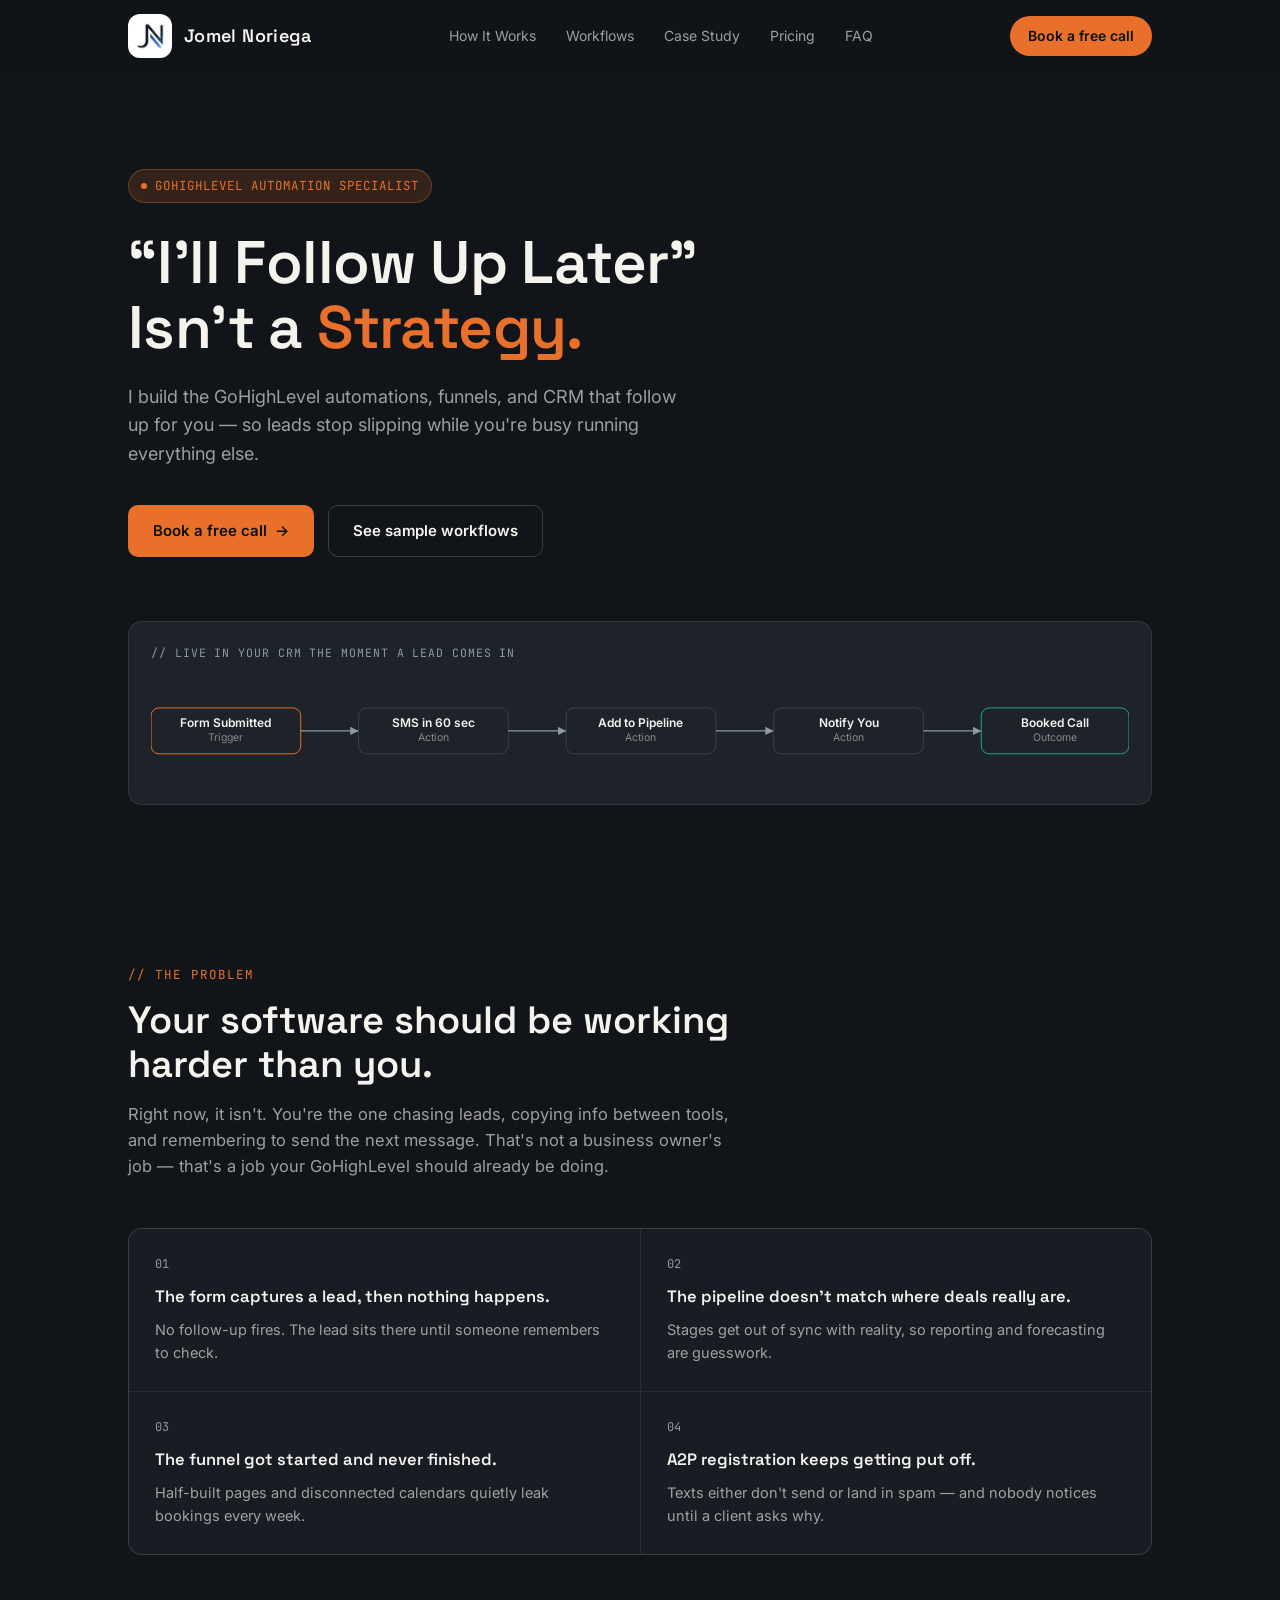
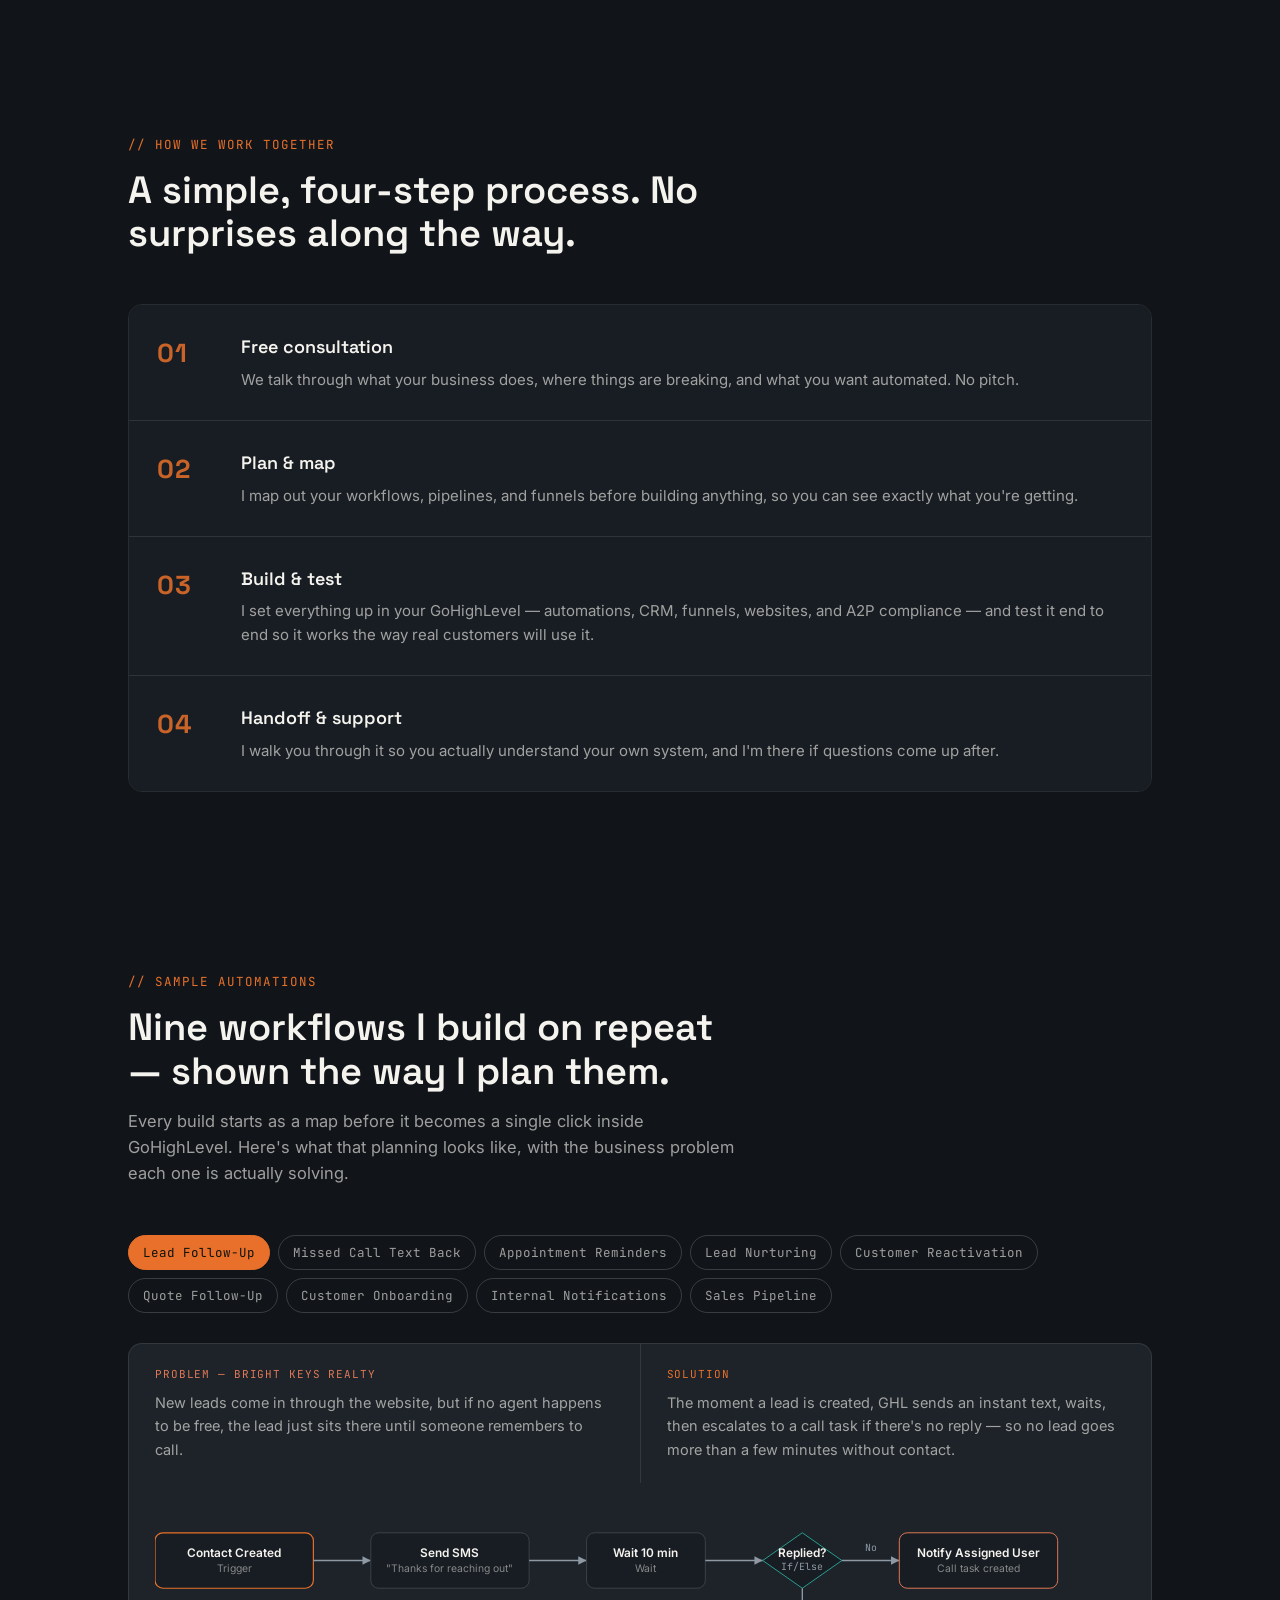
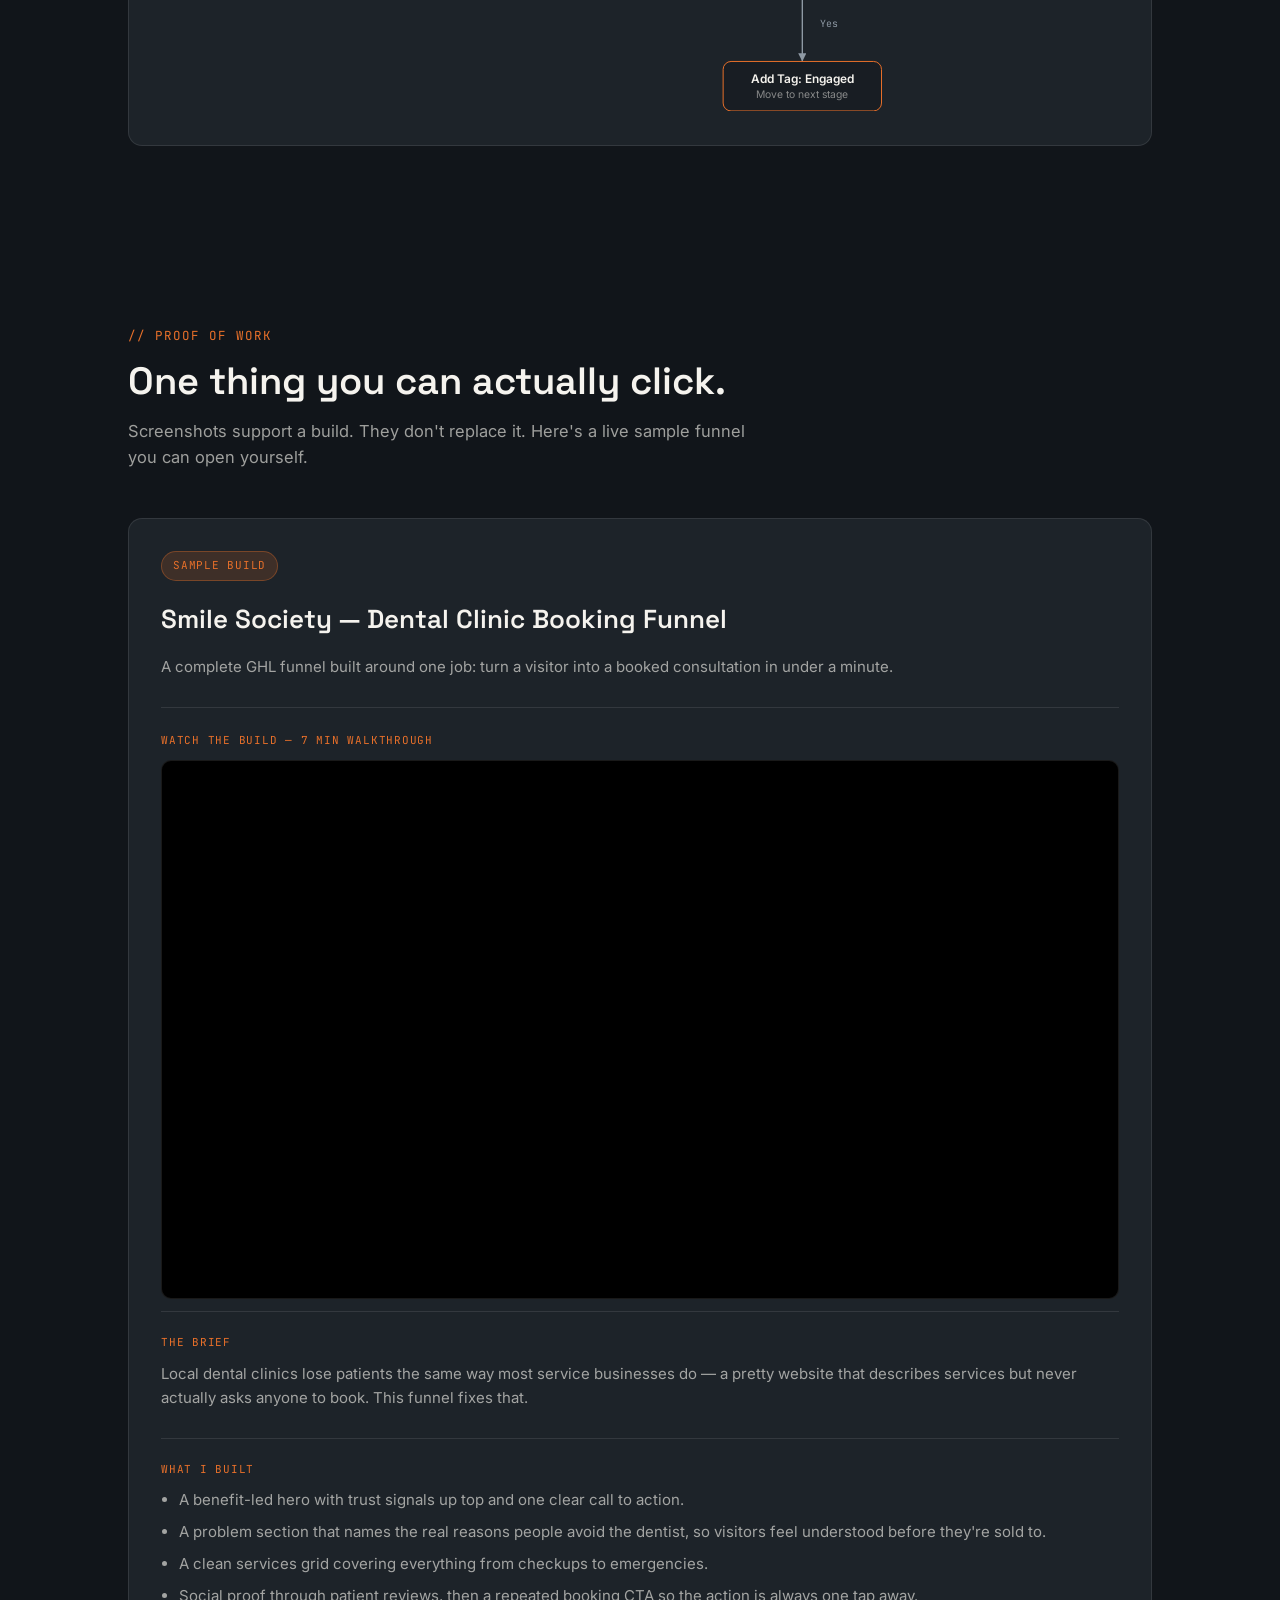
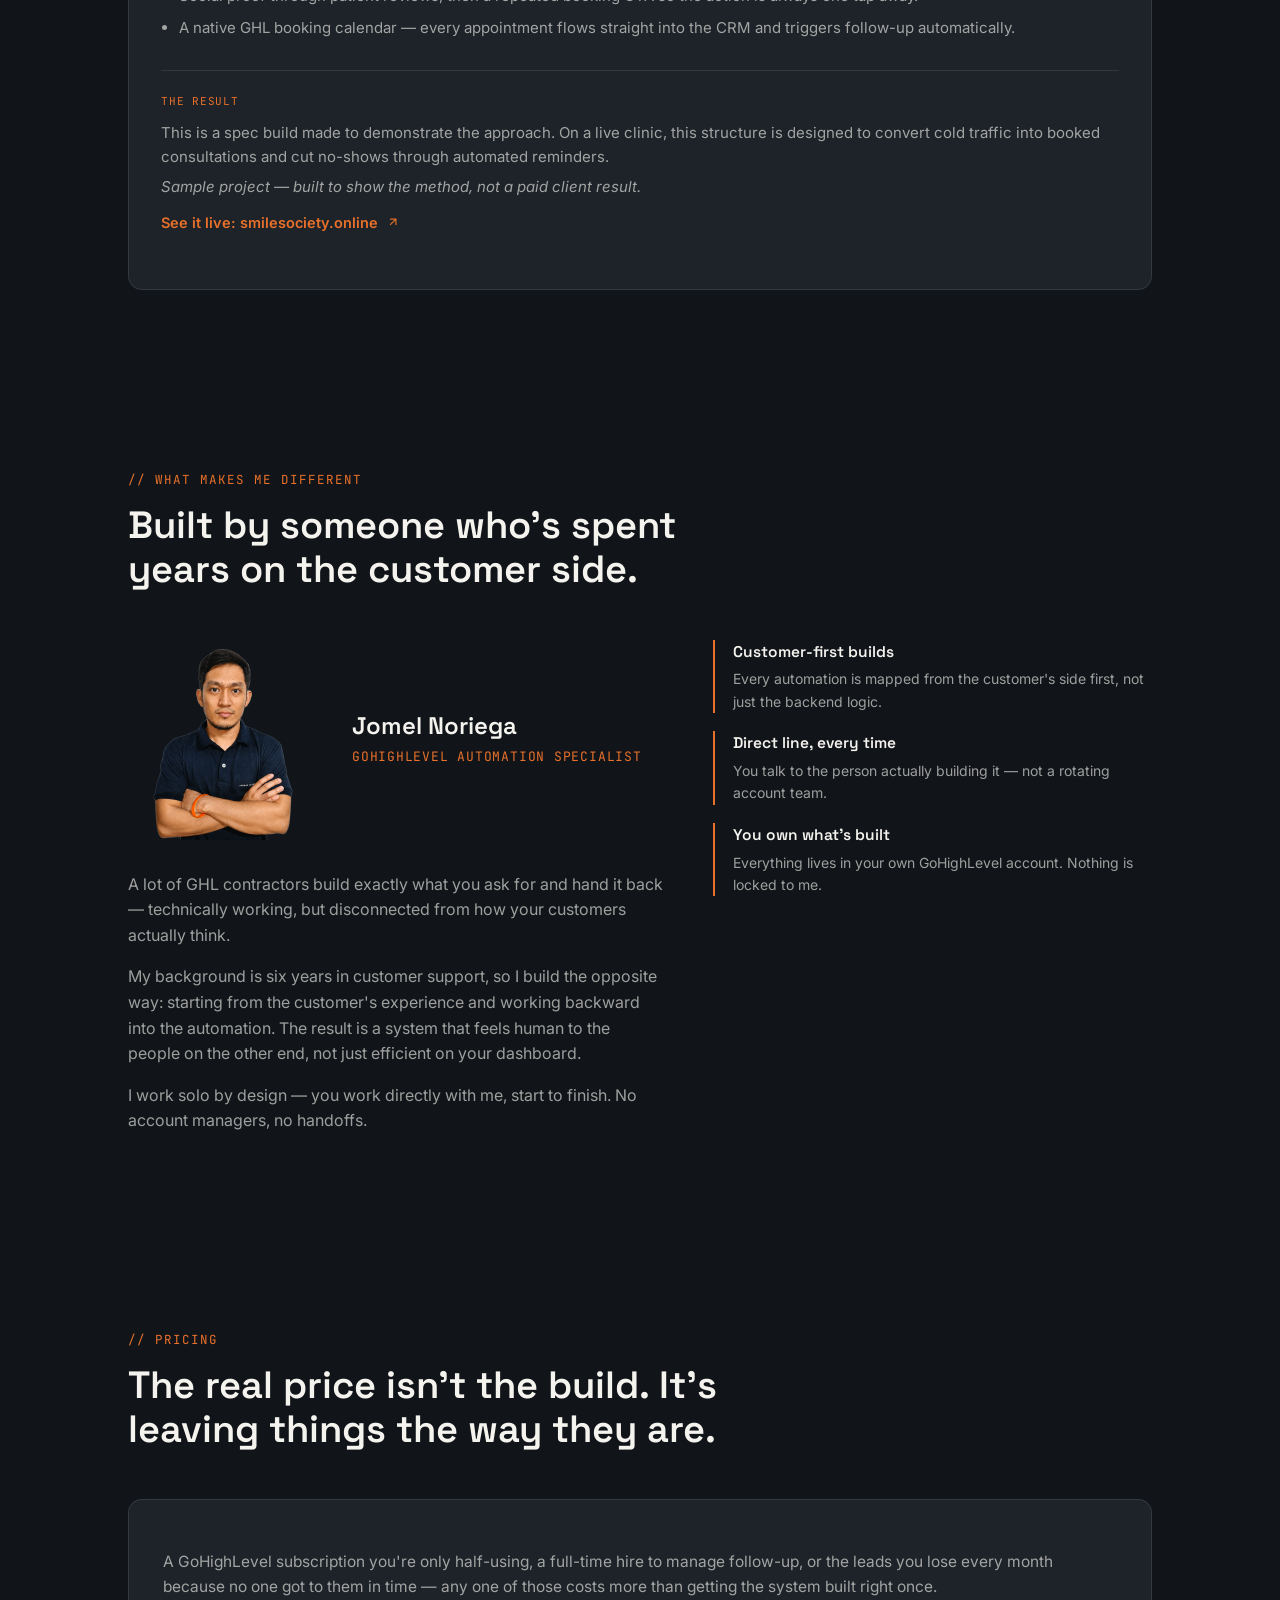
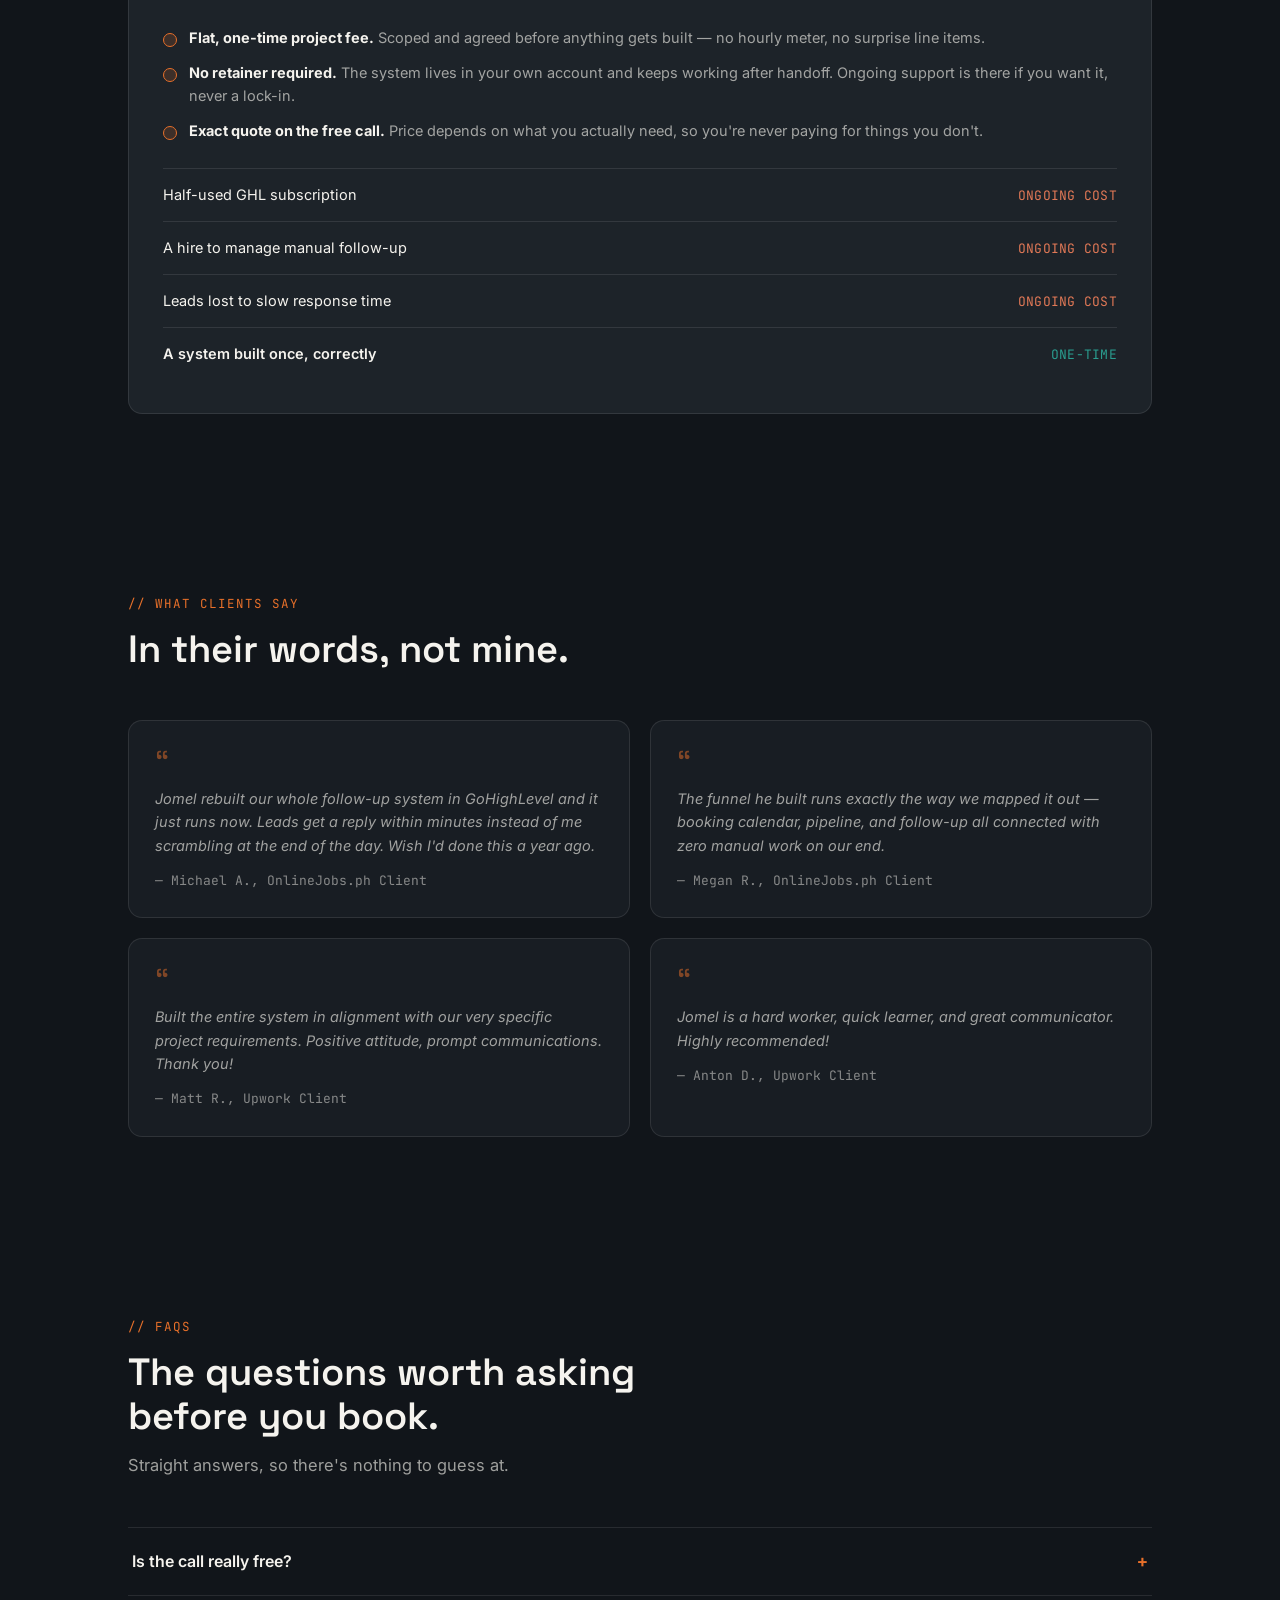
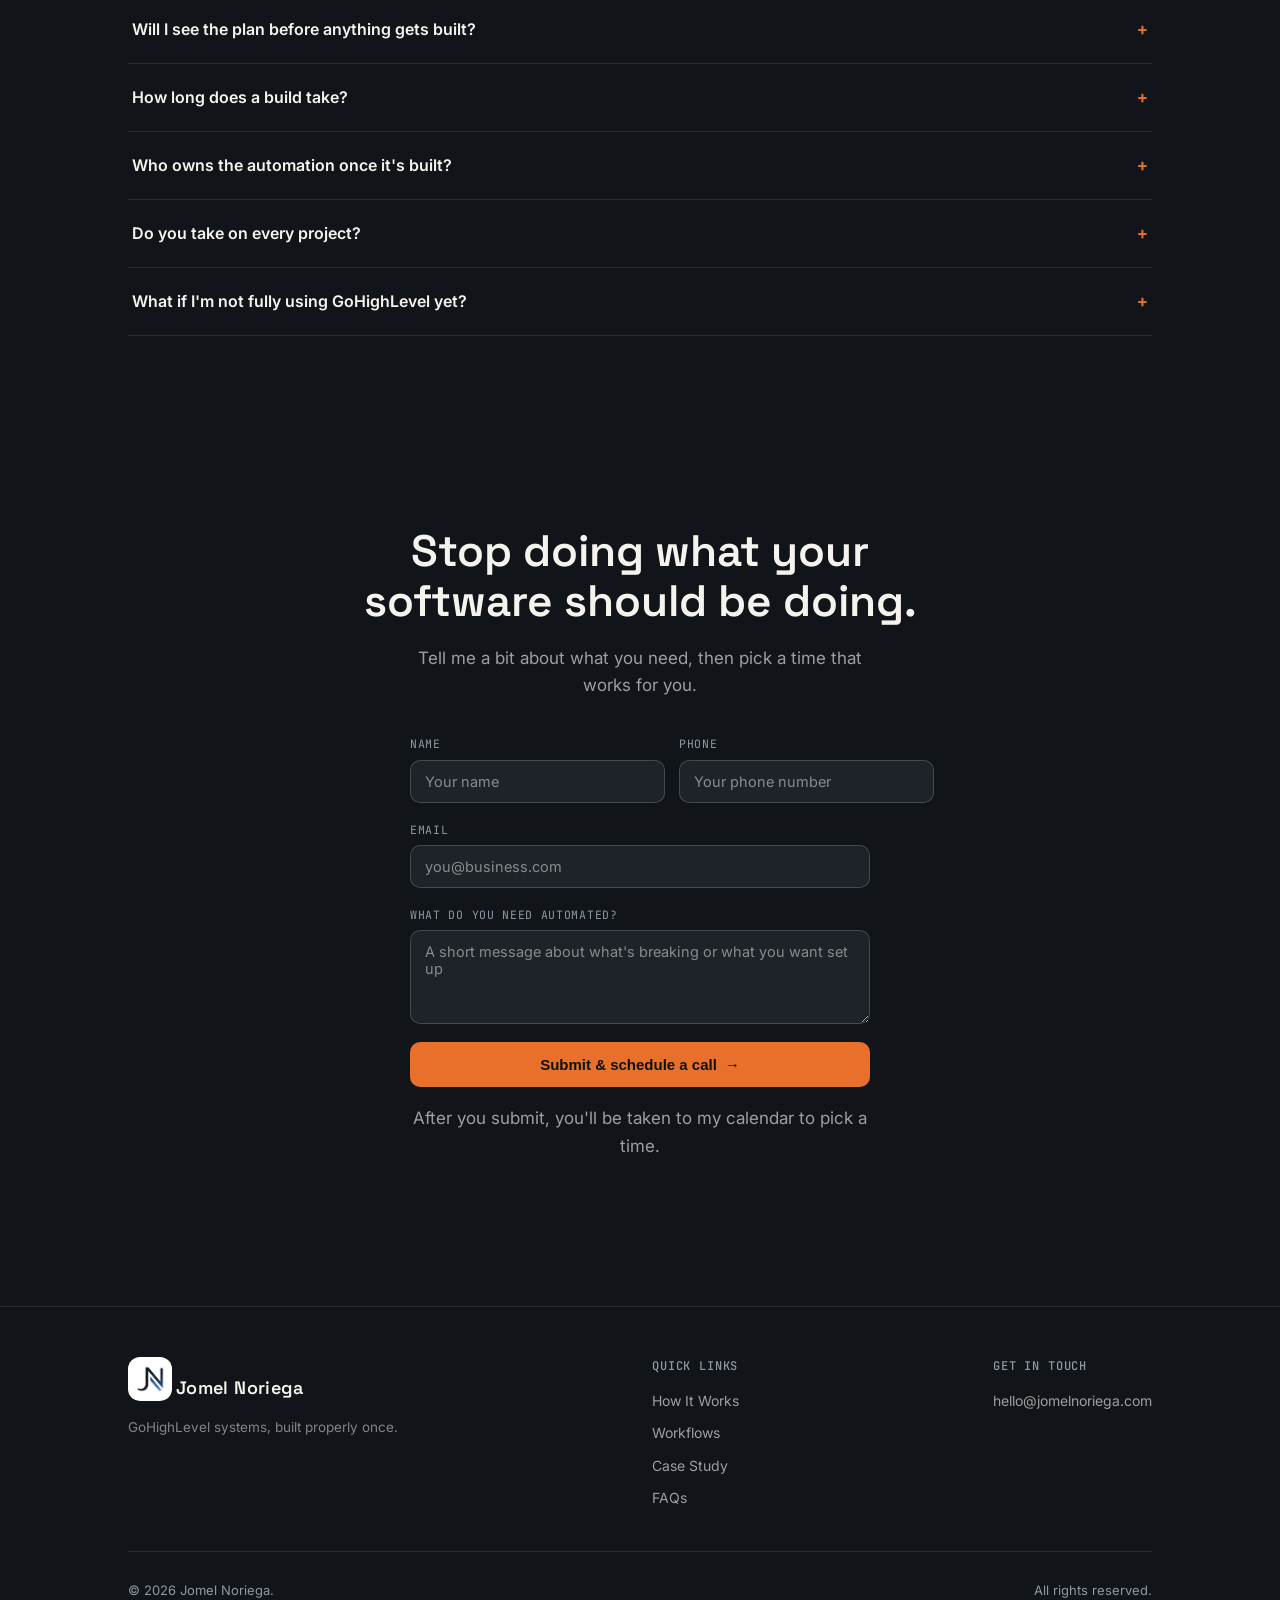
==== commit 60eba7bf: "Add subtle motion system: entrances, staggers, and hover micro-interactions - Staggered hero entranc" ====
--- a/Updated - July4/site-build-extracted/site-build/index.html
+++ b/Updated - July4/site-build-extracted/site-build/index.html
@@ -47,6 +47,7 @@
     --slate:#8E99A4;
     --coral:#E07856;
     --radius: 14px;
+    --ease: cubic-bezier(0.22, 1, 0.36, 1);
   }
   *{box-sizing:border-box;}
   html{scroll-behavior:smooth;}
@@ -102,9 +103,15 @@
   /* ===== Nav ===== */
   header{
     position:sticky; top:0; z-index:50;
+    background:rgba(17,21,26,0.55);
+    backdrop-filter:blur(10px);
+    -webkit-backdrop-filter:blur(10px);
+    border-bottom:1px solid transparent;
+    transition:background-color .25s ease, border-color .25s ease;
+  }
+  header.scrolled{
     background:rgba(17,21,26,0.86);
-    backdrop-filter:blur(10px);
-    border-bottom:1px solid var(--line);
+    border-bottom-color:var(--line);
   }
   .nav{
     display:flex; align-items:center; justify-content:space-between;
@@ -268,13 +275,11 @@
     background:var(--accent);
     color:#0B1210;
   }
-  .btn-primary:hover{transform:translateY(-1px); filter:brightness(1.06);}
   .btn-ghost{
     background:transparent;
     border-color:var(--line-strong);
     color:var(--paper);
   }
-  .btn-ghost:hover{border-color:var(--accent); color:var(--accent);}
 
   /* hero diagram strip */
   .hero-strip{
@@ -831,17 +836,82 @@
     color:var(--slate);
   }
 
-  /* reveal on scroll — only hidden when JS is available to reveal it */
-  .js .reveal{
-    opacity:0;
-    transform:translateY(16px);
-    transition:opacity .6s ease, transform .6s ease;
-  }
-  .js .reveal.in{opacity:1; transform:translateY(0);}
+  /* ===== Motion system =====
+     Every entrance animation lives behind BOTH the .js gate (content is never
+     hidden if scripts fail) and prefers-reduced-motion:no-preference.
+     Transform/opacity only, so everything stays on the compositor. */
+  @media (prefers-reduced-motion: no-preference){
+
+    @keyframes pageIn{from{opacity:0;}}
+    @keyframes rise{from{opacity:0; transform:translateY(12px);}}
+    @keyframes fadeIn{from{opacity:0;}}
+    @keyframes imgIn{from{opacity:0; transform:scale(1.04);}}
+
+    .js body{animation:pageIn .35s ease-out both;}
+
+    /* hero entrance — one staggered pass, each step < 0.6s */
+    .js .hero .eyebrow{animation:rise .5s var(--ease) .05s backwards;}
+    .js .hero h1{animation:rise .55s var(--ease) .12s backwards;}
+    .js .hero .sub{animation:rise .55s var(--ease) .2s backwards;}
+    .js .hero-ctas{animation:rise .55s var(--ease) .28s backwards;}
+    .js .hero-strip{animation:rise .55s var(--ease) .38s backwards;}
+
+    /* the hero workflow assembles itself, node by node */
+    .js .hero-strip svg g{animation:rise .45s var(--ease) backwards;}
+    .js .hero-strip svg g:nth-of-type(1){animation-delay:.55s;}
+    .js .hero-strip svg g:nth-of-type(2){animation-delay:.63s;}
+    .js .hero-strip svg g:nth-of-type(3){animation-delay:.71s;}
+    .js .hero-strip svg g:nth-of-type(4){animation-delay:.79s;}
+    .js .hero-strip svg g:nth-of-type(5){animation-delay:.87s;}
+    .js .hero-strip svg line{animation:fadeIn .35s ease backwards;}
+    .js .hero-strip svg line:nth-of-type(1){animation-delay:.6s;}
+    .js .hero-strip svg line:nth-of-type(2){animation-delay:.68s;}
+    .js .hero-strip svg line:nth-of-type(3){animation-delay:.76s;}
+    .js .hero-strip svg line:nth-of-type(4){animation-delay:.84s;}
+
+    /* reveal on scroll */
+    .js .reveal{
+      opacity:0;
+      transform:translateY(14px);
+      transition:opacity .55s var(--ease), transform .55s var(--ease);
+    }
+    .js .reveal.in{opacity:1; transform:none;}
+
+    /* staggered children inside a revealed section
+       (animation-fill: backwards only, so hover transforms work afterward) */
+    .js .reveal.in :is(.problem-item, .step, .testi, .diff-point){
+      animation:rise .5s var(--ease) backwards;
+    }
+    .js .reveal.in :is(.problem-item, .step, .testi, .diff-point):nth-child(2){animation-delay:.07s;}
+    .js .reveal.in :is(.problem-item, .step, .testi, .diff-point):nth-child(3){animation-delay:.14s;}
+    .js .reveal.in :is(.problem-item, .step, .testi, .diff-point):nth-child(4){animation-delay:.21s;}
+
+    /* image reveal */
+    .js .reveal.in .headshot{animation:imgIn .55s var(--ease) .1s backwards;}
+
+    /* workflow panel switch */
+    .js .wf-panel.active{animation:rise .3s var(--ease);}
+  }
+
+  /* hover micro-interactions — pointer devices only, so nothing sticks on touch */
+  @media (hover:hover) and (pointer:fine){
+    .btn-primary:hover{transform:translateY(-1px); filter:brightness(1.06);}
+    .btn-ghost:hover{border-color:var(--accent); color:var(--accent);}
+    .testi{transition:border-color .2s ease, transform .25s var(--ease);}
+    .testi:hover{border-color:var(--line-strong); transform:translateY(-2px);}
+    .problem-item{transition:background-color .2s ease;}
+    .problem-item:hover{background:#1B222A;}
+    .btn .arr{display:inline-block; transition:transform .2s var(--ease);}
+    .btn:hover .arr{transform:translateX(3px);}
+    .case-link svg{transition:transform .2s var(--ease);}
+    .case-link:hover svg{transform:translate(2px,-2px);}
+    .nav-cta{transition:filter .15s ease;}
+    .nav-cta:hover{filter:brightness(1.07);}
+  }
+  .btn:active{transform:translateY(0) scale(.99);}
 
   @media (prefers-reduced-motion: reduce){
     html{scroll-behavior:auto;}
-    .js .reveal{opacity:1; transform:none; transition:none;}
     .eyebrow .dot{animation:none;}
     .menu-toggle .bar{transition:none;}
   }
@@ -891,7 +961,7 @@
       <h1>&ldquo;I&rsquo;ll Follow Up Later&rdquo;<br>Isn&rsquo;t a <span class="accent">Strategy.</span></h1>
       <p class="sub">I build the GoHighLevel automations, funnels, and CRM that follow up for you — so leads stop slipping while you're busy running everything else.</p>
       <div class="hero-ctas">
-        <a href="#contact" class="btn btn-primary">Book a free call →</a>
+        <a href="#contact" class="btn btn-primary">Book a free call <span class="arr" aria-hidden="true">→</span></a>
         <a href="#workflows" class="btn btn-ghost">See sample workflows</a>
       </div>
 
@@ -1237,7 +1307,7 @@
             <input type="text" id="cf-company" name="_gotcha" tabindex="-1" autocomplete="off">
           </div>
           <p class="form-error" id="formError" role="alert">Something went wrong sending your message. Please try again, or email me directly at <a href="mailto:hello@jomelnoriega.com">hello@jomelnoriega.com</a>.</p>
-          <button type="submit" class="btn btn-primary submit-btn">Submit &amp; schedule a call →</button>
+          <button type="submit" class="btn btn-primary submit-btn">Submit &amp; schedule a call <span class="arr" aria-hidden="true">→</span></button>
           <p class="form-note">After you submit, you'll be taken to my calendar to pick a time.</p>
         </form>
       </div>
@@ -1245,7 +1315,7 @@
       <div id="contactStep2" class="contact-step-hidden">
         <h2 tabindex="-1">Thanks for reaching out!</h2>
         <p>Please pick a time below to schedule our call. After you book, I'll reach out via email to confirm.</p>
-        <a id="calendarLink" href="https://calendar.app.google/26UWRuPgcFbi5q8F6" target="_blank" rel="noopener" class="btn btn-primary">Schedule a meeting →</a>
+        <a id="calendarLink" href="https://calendar.app.google/26UWRuPgcFbi5q8F6" target="_blank" rel="noopener" class="btn btn-primary">Schedule a meeting <span class="arr" aria-hidden="true">→</span></a>
       </div>
 
       <div id="contactStep3" class="contact-step-hidden">
@@ -1289,6 +1359,12 @@
 
 <script>
   const prefersReducedMotion = window.matchMedia('(prefers-reduced-motion: reduce)').matches;
+
+  // Navbar: gain background + border once the page is scrolled
+  const siteHeader = document.querySelector('header');
+  const setHeaderState = ()=> siteHeader.classList.toggle('scrolled', window.scrollY > 8);
+  setHeaderState();
+  window.addEventListener('scroll', setHeaderState, {passive:true});
 
   // Mobile menu
   const menuToggle = document.getElementById('menuToggle');
